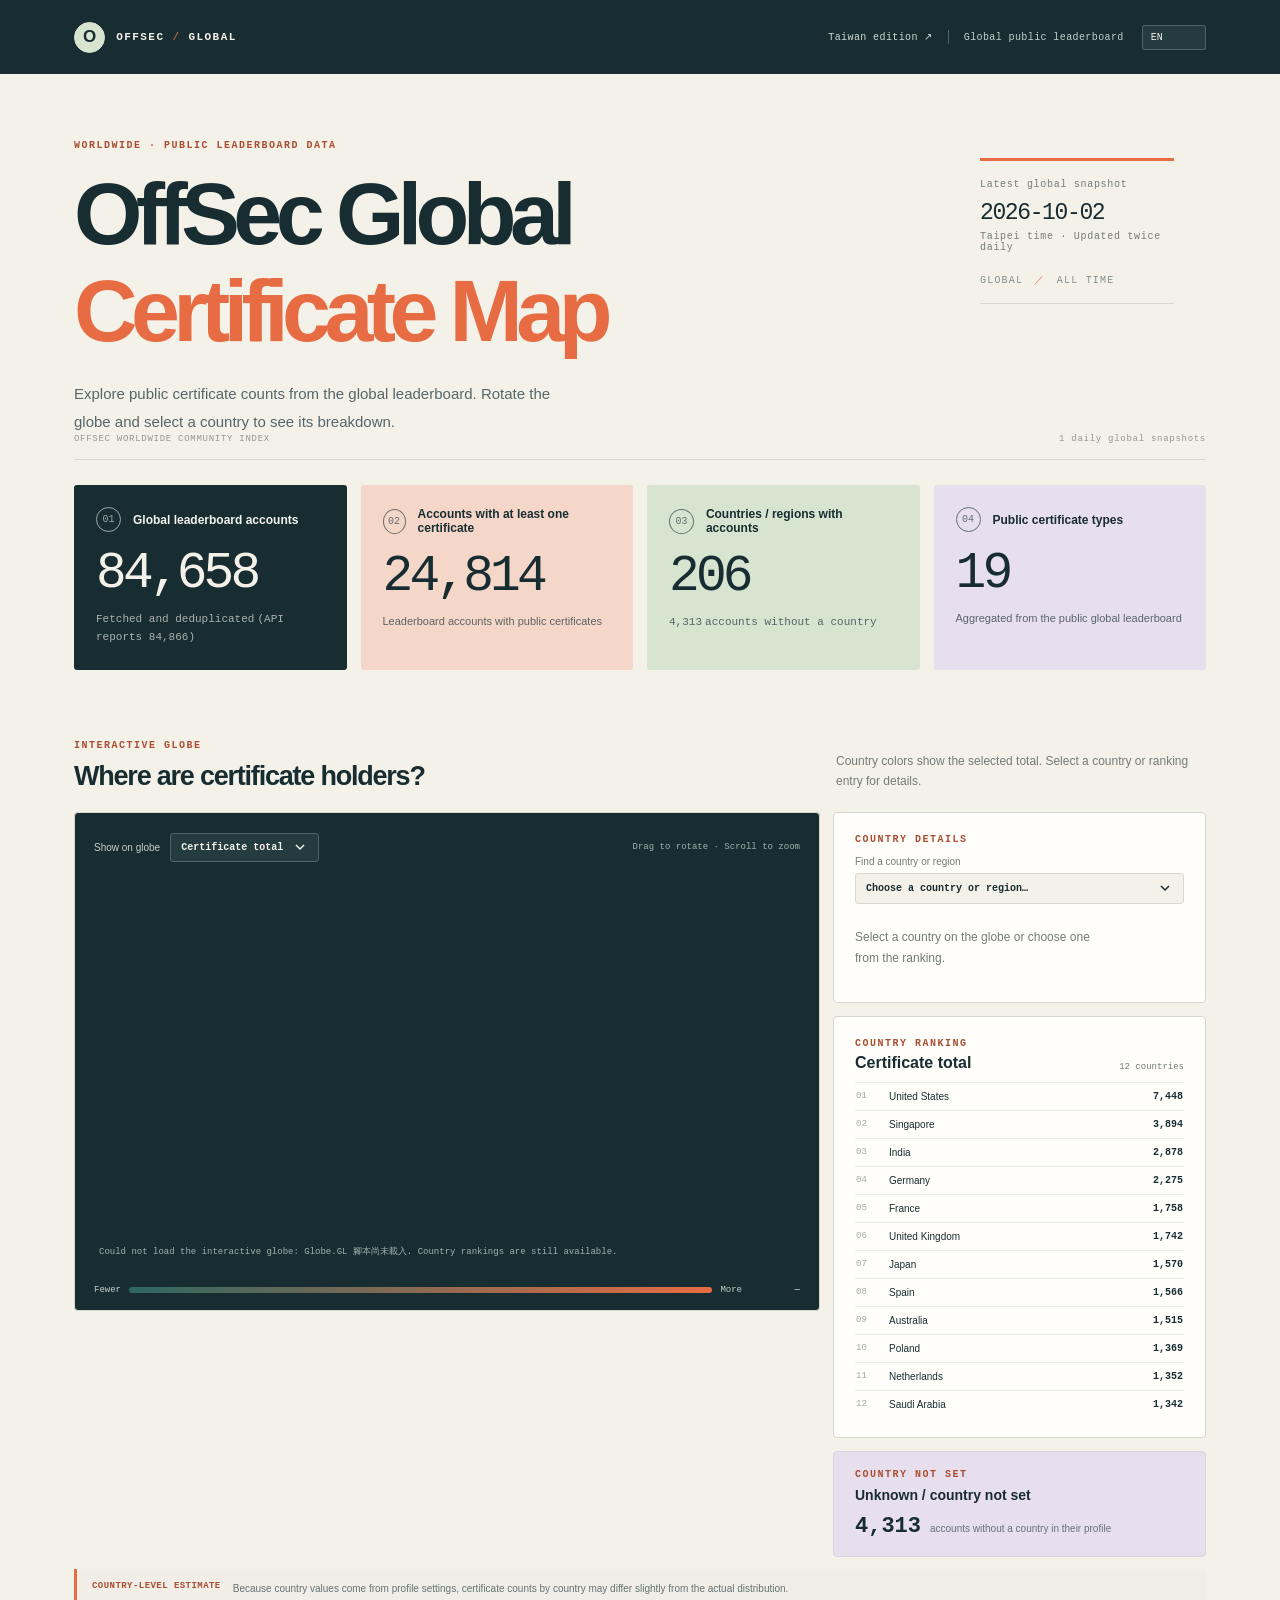
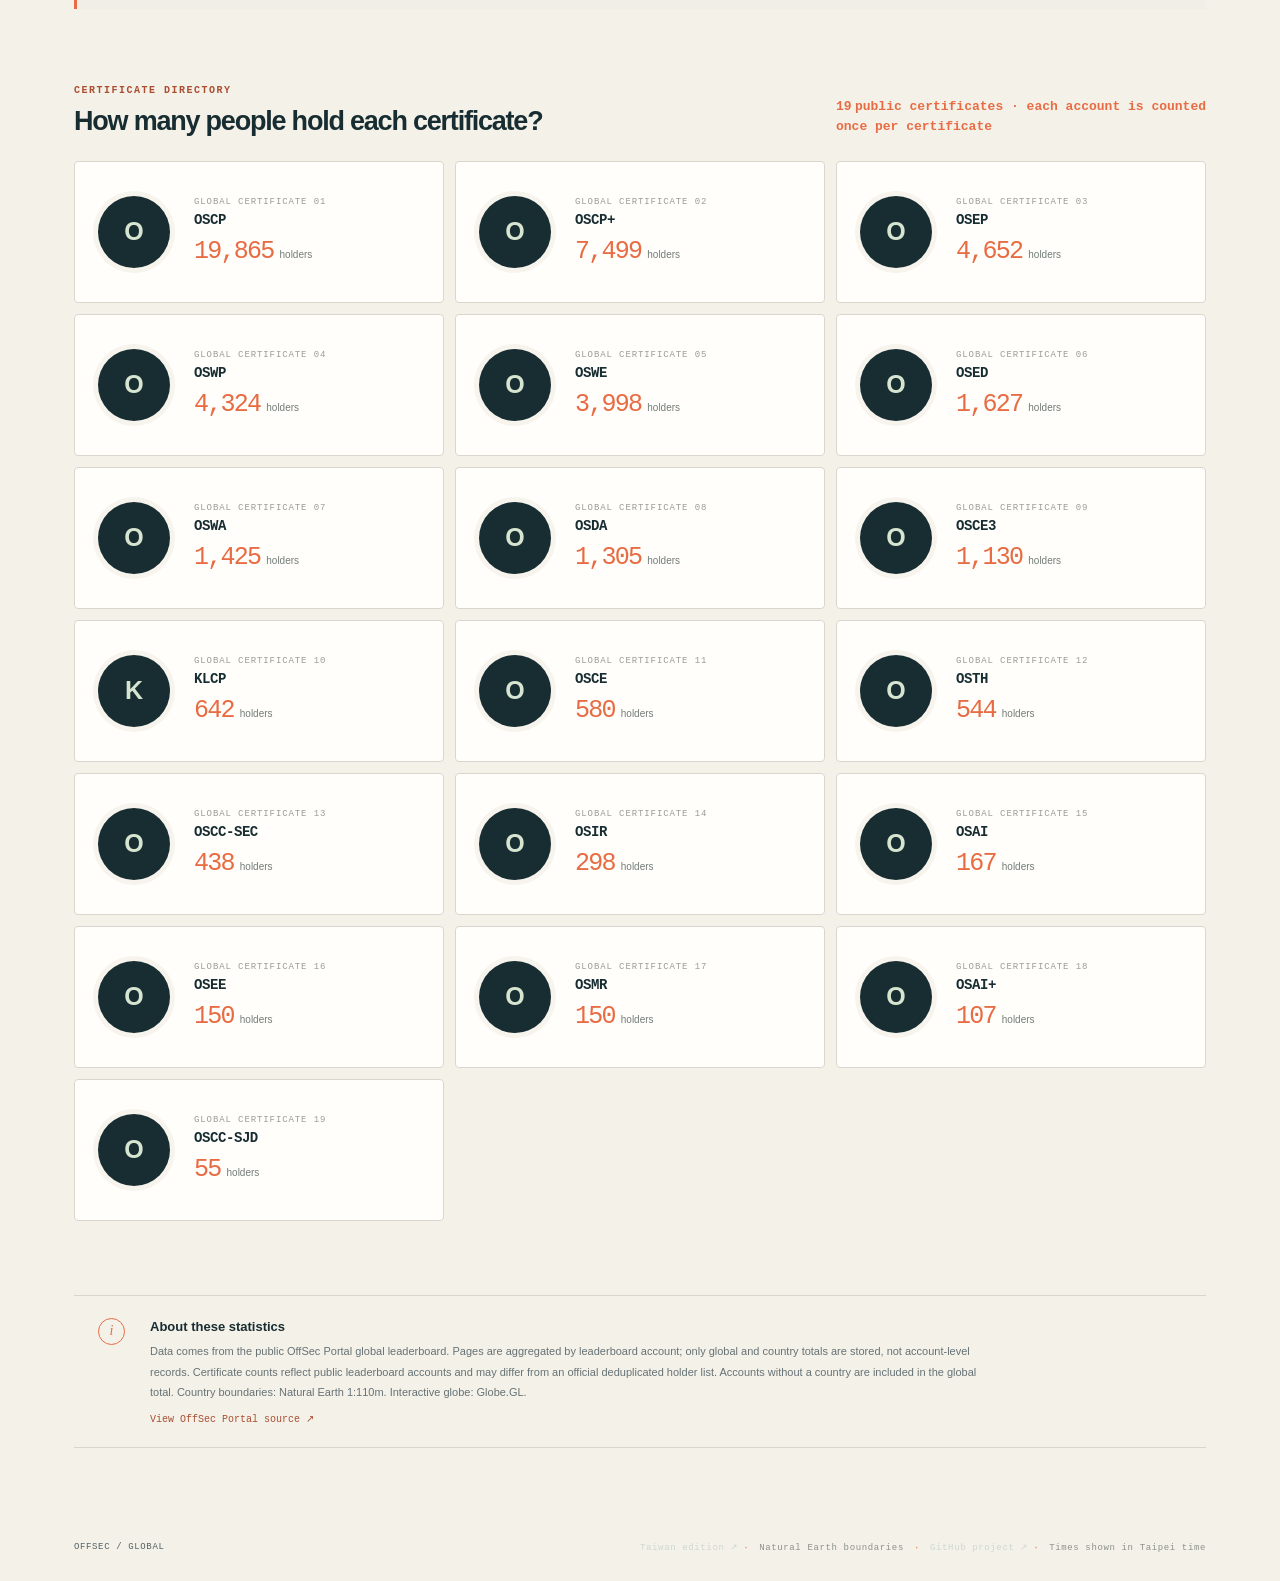
==== global.html @ 46824f14 "Add global OffSec certificate map and country insights" ====
<!doctype html>
<html lang="en">
<head>
  <meta charset="utf-8">
  <meta name="viewport" content="width=device-width, initial-scale=1">
  <meta name="theme-color" content="#182d32">
  <meta name="description" content="Explore public OffSec certificate counts worldwide on an interactive, rotatable globe.">
  <meta name="robots" content="index,follow,max-image-preview:large">
  <link rel="canonical" href="https://mlgzackfly.github.io/offsec-tw-cert-tracker/global.html">
  <meta property="og:type" content="website">
  <meta property="og:locale" content="en_US">
  <meta property="og:site_name" content="OffSec Certificate Tracker">
  <meta property="og:title" content="OffSec Global Certificate Map and Statistics">
  <meta property="og:description" content="Explore public OffSec certificate counts worldwide on an interactive, rotatable globe.">
  <meta property="og:url" content="https://mlgzackfly.github.io/offsec-tw-cert-tracker/global.html">
  <title>OffSec Global Certificate Map and Statistics</title>
  <link rel="stylesheet" href="style.css">
  <link rel="stylesheet" href="global.css?v=20261002-country-picker">
  <script src="https://cdn.jsdelivr.net/npm/globe.gl@2.46.2/dist/globe.gl.min.js" defer></script>
  <script src="global.js?v=20261002-country-picker" defer></script>
</head>
<body class="global-page">
  <header class="topbar">
    <a class="brand" href="./" aria-label="OffSec Certificate Tracker home">
      <span class="brand-mark">O</span>
      <span>OFFSEC <b>/</b> GLOBAL</span>
    </a>
    <div class="topbar-meta"><a class="page-switch" href="./" data-i18n="taiwanLink">Taiwan edition ↗</a><span class="topbar-divider"></span><span data-i18n="globalLeaderboard">Global public leaderboard</span><label class="language-control"><span class="sr-only" data-i18n="languageLabel">Language</span><select id="language-selector" aria-label="Language" data-i18n-aria="languageLabel"><option value="en">EN</option><option value="zh-Hant">繁中</option><option value="ja">日本語</option></select></label></div>
  </header>

  <main>
    <section class="hero global-hero">
      <div class="hero-copy">
        <p class="eyebrow" data-i18n="heroEyebrow">Worldwide · Public leaderboard data</p>
        <h1 data-i18n="heroTitle">OffSec Global<br><span>Certificate Map</span></h1>
        <p class="hero-lede" data-i18n="heroLede">Explore public certificate counts from the global leaderboard. Rotate the globe and select a country to see its breakdown.</p>
      </div>
      <aside class="hero-stamp" aria-label="Snapshot update information" data-i18n-aria="stampAria">
        <span class="stamp-label" data-i18n="latestSnapshot">Latest global snapshot</span>
        <strong id="global-snapshot-date">—</strong>
        <span class="stamp-caption" data-i18n="updateSchedule">Taipei time · Updated twice daily</span>
        <span class="stamp-index">GLOBAL <i>／</i> ALL TIME</span>
      </aside>
      <div class="hero-bottom"><span>OFFSEC WORLDWIDE COMMUNITY INDEX</span><span id="global-snapshot-count">Loading history…</span></div>
    </section>

    <section class="metrics global-metrics" aria-label="OffSec global leaderboard statistics" data-i18n-aria="metricsLabel">
      <article class="metric metric-dark"><div class="metric-label"><span class="metric-number">01</span><h2 data-i18n="totalAccounts">Global leaderboard accounts</h2></div><strong id="global-total-count">—</strong><p><span data-i18n="accountsCaption">Fetched and deduplicated</span> <span id="global-account-reconciliation"></span></p></article>
      <article class="metric metric-accent"><div class="metric-label"><span class="metric-number">02</span><h2 data-i18n="credentialedAccounts">Accounts with at least one certificate</h2></div><strong id="global-credentialed-count">—</strong><p data-i18n="credentialedCaption">Leaderboard accounts with public certificates</p></article>
      <article class="metric metric-light"><div class="metric-label"><span class="metric-number">03</span><h2 data-i18n="countriesWithAccounts">Countries / regions with accounts</h2></div><strong id="global-country-count">—</strong><p><span id="global-unknown-count">—</span> <span data-i18n="unknownCountryCaption">accounts without a country</span></p></article>
      <article class="metric metric-purple"><div class="metric-label"><span class="metric-number">04</span><h2 data-i18n="certificateTypes">Public certificate types</h2></div><strong id="global-cert-count">—</strong><p data-i18n="certificateTypesCaption">Aggregated from the public global leaderboard</p></article>
    </section>

    <section class="world-section" aria-labelledby="world-title">
      <div class="section-intro">
        <div><p class="eyebrow" data-i18n="globeEyebrow">Interactive globe</p><h2 id="world-title" data-i18n="worldTitle">Where are certificate holders?</h2></div>
        <p data-i18n="worldDescription">Country colors show the selected total. Select a country or ranking entry for details.</p>
      </div>
      <div class="world-dashboard">
        <article class="world-map-card">
          <div class="world-map-toolbar">
            <label for="map-metric" data-i18n="globeMetric">Show on globe</label>
            <select id="map-metric" aria-label="Choose a statistic to show on the globe" data-i18n-aria="globeMetricAria">
              <option value="certificates" selected data-i18n="mapCertificatesTotal">Certificate total</option>
              <option value="accounts" data-i18n="mapAccountsTotal">Account total</option>
            </select>
            <span class="globe-help" data-i18n="globeHelp">Drag to rotate · Scroll to zoom</span>
          </div>
          <div id="world-globe" class="world-globe" role="img" aria-label="Interactive globe colored by public OffSec account and certificate counts" data-i18n-aria="globeAria"></div>
          <p id="globe-status" class="globe-status">Loading globe and country statistics…</p>
          <div class="map-legend"><span data-i18n="fewer">Fewer</span><i></i><span data-i18n="more">More</span><span id="map-legend-max">—</span></div>
        </article>

        <aside class="world-side">
          <article class="country-detail-card" aria-live="polite">
            <p class="eyebrow" data-i18n="countryData">Country details</p>
            <label class="country-picker-label" for="country-selector" data-i18n="countryPickerLabel">Find a country or region</label>
            <select id="country-selector" aria-label="Choose a country or region" data-i18n-aria="countryPickerLabel">
              <option value="" data-i18n="countryPickerPlaceholder">Choose a country or region…</option>
            </select>
            <div id="country-prompt" class="country-prompt" data-i18n="countryPrompt">Select a country on the globe or choose one from the ranking.</div>
            <div id="country-detail" hidden>
              <span id="country-code" class="country-code">—</span>
              <h3 id="country-name">—</h3>
              <div class="country-stats">
                <div><span data-i18n="allAccounts">Leaderboard accounts</span><strong id="country-accounts">—</strong></div>
                <div><span data-i18n="credentialedAccountsShort">With at least one certificate</span><strong id="country-credentialed">—</strong></div>
              </div>
              <h4 data-i18n="certificateHolders">Public certificate holders</h4>
              <ul id="country-cert-list" class="country-cert-list"></ul>
            </div>
          </article>
          <article class="country-ranking-card">
            <div class="ranking-heading"><div><p class="eyebrow">COUNTRY RANKING</p><h3 id="country-ranking-title">Certificate total</h3></div><span id="ranking-count">—</span></div>
            <ol id="country-ranking" class="country-ranking"></ol>
          </article>
          <article class="country-unknown-card">
            <p class="eyebrow" data-i18n="unknownCountryEyebrow">COUNTRY NOT SET</p>
            <h3 data-i18n="unknownCountryTitle">Unknown / country not set</h3>
            <div class="unknown-country-count"><strong id="unknown-country-accounts">—</strong><span data-i18n="unknownCountryAccounts">accounts without a country in their profile</span></div>
          </article>
        </aside>
      </div>
      <aside class="country-coverage-note" aria-label="Country-level data note" data-i18n-aria="coverageNoteTitle">
        <strong data-i18n="coverageNoteTitle">Country-level estimate</strong>
        <p data-i18n="coverageNoteText">Because country values come from profile settings, certificate counts by country may differ slightly from the actual distribution.</p>
      </aside>
    </section>

    <section class="global-cert-section" aria-labelledby="global-cert-title">
      <div class="section-intro cert-intro">
        <div><p class="eyebrow" data-i18n="certificateCatalog">Certificate directory</p><h2 id="global-cert-title" data-i18n="certificateTitle">How many people hold each certificate?</h2></div>
        <p><span id="global-cert-section-count">—</span> <span data-i18n="certificateCountCaption">public certificates · each account is counted once per certificate</span></p>
      </div>
      <div id="global-cert-grid" class="cert-grid" aria-live="polite"></div>
    </section>

    <section class="data-note" aria-label="Data notes" data-i18n-aria="dataNotes">
      <div class="note-mark">i</div>
      <div><h2 data-i18n="dataTitle">About these statistics</h2><p data-i18n="dataDescription">Data comes from the public OffSec Portal global leaderboard. Pages are aggregated by leaderboard account; only global and country totals are stored, not account-level records. Certificate counts reflect public leaderboard accounts and may differ from an official deduplicated holder list. Accounts without a country are included in the global total. Country boundaries: Natural Earth 1:110m. Interactive globe: Globe.GL.</p>
      <a href="https://portal.offsec.com/services/competitions/v1/leaderboard/global?limit=1000&amp;offset=0&amp;timeFilter=ALL_TIME" target="_blank" rel="noreferrer" data-i18n="sourceLink">View OffSec Portal source ↗</a></div>
    </section>
  </main>

  <footer><a class="footer-brand" href="./">OFFSEC / GLOBAL</a><span><a class="footer-link" href="./" data-i18n="taiwanLink">Taiwan edition</a><i>·</i> Natural Earth boundaries <i>·</i> <a class="footer-link" href="https://github.com/mlgzackfly/offsec-tw-cert-tracker" target="_blank" rel="noreferrer" data-i18n="githubProject">GitHub project ↗</a><i>·</i> <span data-i18n="taipeiTime">Times shown in Taipei time</span></span></footer>
</body>
</html>
---- style.css ----
:root{color-scheme:light;--ink:#182d32;--ink-soft:#355057;--paper:#f4f1e9;--white:#fffefa;--line:#d9d7cd;--muted:#737c77;--orange:#e86c43;--orange-soft:#f5d7c9;--green:#b9d4ad;--mono:'SFMono-Regular',Consolas,'Liberation Mono',monospace;--sans:Inter,-apple-system,BlinkMacSystemFont,'Segoe UI','Noto Sans TC',sans-serif}
*{box-sizing:border-box}html{scroll-behavior:smooth}body{margin:0;background:var(--paper);color:var(--ink);font-family:var(--sans);font-size:15px;-webkit-font-smoothing:antialiased}a{color:inherit}.topbar{height:74px;padding:0 max(5.8vw,24px);display:flex;align-items:center;justify-content:space-between;background:var(--ink);color:var(--paper)}.brand{display:flex;align-items:center;gap:11px;text-decoration:none;font:600 11px var(--mono);letter-spacing:.13em}.brand b{color:var(--orange);font-weight:400}.brand-mark{width:31px;height:31px;border:1px solid #d6e4d0;border-radius:50%;display:grid;place-items:center;color:var(--ink);background:#d6e4d0;font:700 17px var(--sans);letter-spacing:0}.topbar-meta{display:flex;align-items:center;gap:10px;color:#c3d0ca;font:10px var(--mono);letter-spacing:.04em}.live-dot{width:7px;height:7px;border-radius:50%;background:#a4ce85;box-shadow:0 0 0 4px #a4ce8520}.topbar-divider{height:14px;width:1px;background:#52646a;margin:0 5px}main{max-width:1200px;margin:0 auto;padding:0 34px 72px}.hero{position:relative;min-height:386px;padding:66px 0 0;border-bottom:1px solid var(--line);display:flex;justify-content:space-between;align-items:flex-start}.hero-copy{max-width:680px}.eyebrow{margin:0 0 15px;color:#a94e31;font:600 10px var(--mono);letter-spacing:.15em;text-transform:uppercase}.hero h1{margin:0;font-size:clamp(54px,7.5vw,88px);font-weight:700;line-height:1.1;letter-spacing:-.075em}.hero h1 span{color:var(--orange)}.hero-lede{max-width:480px;margin:20px 0 0;color:#56666a;font-size:15px;line-height:1.9}.hero-stamp{width:194px;margin:18px 32px 0 28px;padding:18px 0 16px;border-top:3px solid var(--orange);border-bottom:1px solid var(--line);display:flex;flex-direction:column}.stamp-label,.stamp-caption{color:var(--muted);font:10px var(--mono);letter-spacing:.07em}.hero-stamp strong{font:500 23px var(--mono);margin:10px 0 5px;letter-spacing:-.06em}.stamp-index{margin-top:20px;color:#82908d;font:10px var(--mono);letter-spacing:.12em}.stamp-index i{font-style:normal;color:var(--orange);padding:0 4px}.hero-bottom{position:absolute;left:0;right:0;bottom:15px;display:flex;justify-content:space-between;color:#929791;font:9px var(--mono);letter-spacing:.08em}.metrics{display:grid;grid-template-columns:1fr 1fr;gap:14px;margin:25px 0 80px}.metric{position:relative;min-height:208px;padding:25px 28px 23px;border-radius:3px;overflow:hidden}.metric-dark{background:var(--ink);color:var(--paper)}.metric-accent{background:var(--orange-soft);color:var(--ink)}.metric-label{display:flex;align-items:center;gap:12px}.metric-number{display:grid;place-items:center;width:25px;height:25px;border:1px solid currentColor;border-radius:50%;font:10px var(--mono);opacity:.62}.metric h2{margin:0;font-size:14px;font-weight:600}.metric>strong{display:block;margin:16px 0 2px;font:500 clamp(44px,6vw,63px) var(--mono);letter-spacing:-.075em;line-height:1}.metric p{margin:11px 0 0;font-size:11px;opacity:.68}.metric p span{font:11px var(--mono)}.section-intro{display:flex;align-items:flex-end;justify-content:space-between;gap:24px;margin:0 0 18px}.section-intro .eyebrow{margin-bottom:9px}.section-intro h2{margin:0;font-size:27px;line-height:1.25;letter-spacing:-.045em}.section-intro>p{max-width:370px;margin:0 0 2px;color:var(--muted);font-size:12px;line-height:1.7}.trend-section{margin-bottom:78px}.trend-card{padding:18px 22px 15px;background:var(--white);border:1px solid var(--line);border-radius:4px}.trend-toolbar{display:flex;align-items:center;gap:12px}.trend-toolbar label{font-size:11px;color:var(--muted)}select{appearance:none;border:1px solid var(--line);border-radius:3px;background-color:var(--paper);color:var(--ink);padding:9px 36px 9px 12px;font:600 11px var(--mono);background-image:url("data:image/svg+xml,%3Csvg xmlns='http://www.w3.org/2000/svg' width='12' height='12' viewBox='0 0 12 12'%3E%3Cpath d='m2 4 4 4 4-4' fill='none' stroke='%23182d32' stroke-width='1.5'/%3E%3C/svg%3E");background-repeat:no-repeat;background-position:right 12px center}.trend-current{margin-left:auto;color:var(--orange);font:500 14px var(--mono)}.chart-wrap{height:276px;margin-top:13px}.chart-wrap svg{width:100%;height:100%;overflow:visible}.gridline{stroke:#e8e5dc;stroke-width:1}.axis-label{fill:#9ba09a;font:10px var(--mono)}.chart-line{fill:none;stroke:var(--orange);stroke-width:3;vector-effect:non-scaling-stroke;stroke-linecap:round;stroke-linejoin:round}.chart-area{fill:url(#area)}.chart-dot{fill:var(--orange);stroke:var(--white);stroke-width:3}.chart-foot{display:flex;justify-content:space-between;border-top:1px solid #eeece5;padding-top:11px;color:#9ba09a;font:9px var(--mono)}.cert-section{margin-bottom:76px}.cert-intro{margin-bottom:22px}.cert-intro>p span{color:var(--orange);font:600 13px var(--mono)}.cert-grid{display:grid;grid-template-columns:repeat(3,minmax(0,1fr));gap:11px}.cert-card{position:relative;min-height:142px;padding:16px 18px;background:var(--white);border:1px solid var(--line);border-radius:4px;display:grid;grid-template-columns:86px 1fr;gap:15px;align-items:center;transition:transform .18s ease,border-color .18s ease,box-shadow .18s ease}.cert-card:hover{transform:translateY(-2px);border-color:#b4b7a9;box-shadow:0 9px 22px #182d320d}.badge-frame{width:82px;height:82px;display:grid;place-items:center;background:#f6f4ed;border-radius:50%;overflow:hidden}.badge-frame img{width:72px;height:72px;object-fit:contain}.badge-fallback{display:none;width:72px;height:72px;border-radius:50%;place-items:center;background:var(--ink);color:#d6e4d0;font:700 25px var(--sans)}.cert-info{min-width:0}.cert-kicker{display:block;color:#9a9d94;font:9px var(--mono);letter-spacing:.1em;text-transform:uppercase}.cert-info h3{margin:5px 0 9px;font:600 14px var(--mono);letter-spacing:-.03em;overflow-wrap:anywhere}.cert-count{display:flex;align-items:baseline;gap:6px}.cert-count strong{color:var(--orange);font:500 25px var(--mono);letter-spacing:-.07em}.cert-count span{color:var(--muted);font-size:10px}.data-note{display:grid;grid-template-columns:36px 1fr;gap:16px;padding:22px 24px;border-top:1px solid var(--line);border-bottom:1px solid var(--line)}.note-mark{width:27px;height:27px;border:1px solid var(--orange);border-radius:50%;display:grid;place-items:center;color:var(--orange);font:italic 14px Georgia,serif}.data-note h2{margin:1px 0 7px;font-size:13px}.data-note p{max-width:850px;margin:0;color:#667275;font-size:11px;line-height:1.9}.data-note a{display:inline-block;margin-top:10px;color:#a94e31;text-decoration:none;font:10px var(--mono)}.data-note a:hover{text-decoration:underline}footer{max-width:1200px;margin:auto;padding:22px 34px 28px;display:flex;justify-content:space-between;color:#8c928a;font:9px var(--mono);letter-spacing:.07em}.footer-brand{text-decoration:none;color:#546163}footer i{color:var(--orange);font-style:normal;padding:0 4px}
@media(max-width:900px){.cert-grid{grid-template-columns:repeat(2,minmax(0,1fr))}.hero-stamp{margin-right:6px}.metrics{margin-bottom:65px}}
@media(max-width:620px){.topbar{height:62px;padding:0 18px}.topbar-meta{font-size:9px;gap:7px}.topbar-divider,.topbar-meta>span:last-child{display:none}main{padding:0 18px 52px}.hero{min-height:352px;padding-top:49px}.hero h1{font-size:59px}.hero-lede{max-width:400px;font-size:13px;margin-top:16px}.hero-stamp{position:absolute;right:0;bottom:44px;width:auto;margin:0;padding:9px 0 8px;border-top-width:2px}.stamp-label,.stamp-caption{font-size:8px}.hero-stamp strong{font-size:17px;margin:5px 0 2px}.stamp-index{display:none}.hero-bottom{bottom:13px;font-size:8px}.metrics{grid-template-columns:1fr;gap:9px;margin:17px 0 56px}.metric{min-height:166px;padding:20px 21px}.metric>strong{font-size:49px;margin-top:13px}.section-intro{align-items:flex-start;flex-direction:column;gap:8px;margin-bottom:15px}.section-intro h2{font-size:23px}.section-intro>p{max-width:100%;font-size:11px}.trend-section{margin-bottom:56px}.trend-card{padding:13px 13px 12px}.trend-toolbar{gap:8px}.trend-toolbar label{font-size:10px}.trend-toolbar select{max-width:145px;padding:8px 31px 8px 10px;font-size:10px}.trend-current{font-size:12px}.chart-wrap{height:214px;margin-top:10px}.cert-section{margin-bottom:54px}.cert-grid{grid-template-columns:1fr;gap:8px}.cert-card{min-height:112px;grid-template-columns:75px 1fr;padding:13px 15px;gap:13px}.badge-frame{width:70px;height:70px}.badge-frame img,.badge-fallback{width:62px;height:62px}.cert-info h3{margin:4px 0 6px}.cert-count strong{font-size:23px}.data-note{grid-template-columns:28px 1fr;gap:11px;padding:18px 0}.note-mark{width:24px;height:24px}footer{padding:18px;gap:10px;flex-wrap:wrap;font-size:8px}}
@media(prefers-reduced-motion:reduce){html{scroll-behavior:auto}.cert-card{transition:none}}
.podium-section{margin-bottom:62px}.podium{display:grid;grid-template-columns:repeat(3,minmax(0,1fr));grid-template-areas:'second first third';align-items:end;gap:10px;padding:22px 34px 0;background:var(--white);border:1px solid var(--line);border-radius:4px}.podium-card{min-width:0;display:flex;flex-direction:column;align-items:center;text-align:center}.podium-card.rank-1{grid-area:first}.podium-card.rank-2{grid-area:second}.podium-card.rank-3{grid-area:third}.podium-place{display:flex;align-items:center;gap:7px;margin-bottom:10px;color:#7d8580;font:10px var(--mono);letter-spacing:.08em}.podium-medal{width:22px;height:22px;border-radius:50%;display:grid;place-items:center;background:#e6e3da;color:var(--ink);font:600 10px var(--mono)}.rank-1 .podium-medal{background:#f0c86e;color:#594416}.rank-2 .podium-medal{background:#d3d9d7;color:#435052}.rank-3 .podium-medal{background:#d9ad8d;color:#603c27}.podium-card .badge-frame{width:91px;height:91px;margin:0 auto 8px;background:#f6f4ed}.podium-card .badge-frame img,.podium-card .badge-fallback{width:78px;height:78px}.podium-info h3{margin:0 0 4px;font:600 15px var(--mono)}.podium-count{display:flex;justify-content:center;align-items:baseline;gap:5px;color:var(--muted);font-size:10px}.podium-count strong{color:var(--orange);font:500 22px var(--mono);letter-spacing:-.07em}.podium-step{width:100%;margin-top:14px;display:flex;align-items:flex-start;justify-content:center;padding-top:10px;border-top:3px solid #c8cbc2;background:#eff0e9;color:#8b928b;font:10px var(--mono);letter-spacing:.08em}.rank-1 .podium-step{height:82px;border-color:#e4ad47;background:#f8efd6;color:#96712d}.rank-2 .podium-step{height:62px}.rank-3 .podium-step{height:45px}
@media(max-width:620px){.podium-section{margin-bottom:52px}.podium{gap:5px;padding:17px 9px 0}.podium-place{gap:4px;margin-bottom:8px;font-size:8px;letter-spacing:0}.podium-medal{width:18px;height:18px;font-size:9px}.podium-card .badge-frame{width:62px;height:62px;margin-bottom:7px}.podium-card .badge-frame img,.podium-card .badge-fallback{width:53px;height:53px}.podium-info h3{font-size:12px}.podium-count{gap:3px;font-size:9px}.podium-count strong{font-size:18px}.podium-step{margin-top:10px;padding-top:8px;font-size:8px}.rank-1 .podium-step{height:62px}.rank-2 .podium-step{height:48px}.rank-3 .podium-step{height:36px}}
.podium-info h3{overflow-wrap:anywhere}.holder-certs{display:flex;flex-wrap:wrap;justify-content:center;gap:4px;margin:9px auto 0}.holder-cert{padding:3px 5px;border-radius:2px;background:#f2f0e8;color:#66716c;font:8px var(--mono);white-space:nowrap}
.avatar-frame{width:76px;height:76px;margin:0 auto 11px;overflow:hidden;border:3px solid var(--white);border-radius:50%;background:#dce7d5;box-shadow:0 0 0 1px var(--line);display:grid;place-items:center}.avatar-frame img{width:100%;height:100%;object-fit:cover}.avatar-fallback{display:none;width:100%;height:100%;place-items:center;background:var(--ink);color:#d6e4d0;font:600 20px var(--mono)}
@media(max-width:620px){.avatar-frame{width:54px;height:54px;margin-bottom:8px}.avatar-fallback{font-size:15px}}
.metric-value-line{display:flex;align-items:baseline;gap:14px;margin:16px 0 2px;min-width:0}.metric-value-line>strong{display:block;margin:0;font:500 clamp(44px,6vw,63px) var(--mono);letter-spacing:-.075em;line-height:1}.metric-delta{flex:none;color:#c7352f;font:700 clamp(12px,1.4vw,16px) var(--mono);letter-spacing:-.045em;white-space:nowrap}.metric-dark .metric-delta{color:#ff786f}.metric-accent .metric-delta{color:#c7352f}.metric p{margin-top:11px}
@media(max-width:620px){.metric-value-line{gap:11px;margin-top:13px}.metric-value-line>strong{font-size:49px}.metric-delta{font-size:13px}}
.cert-count-delta{margin-left:4px;color:#c7352f;font:700 10px var(--mono);letter-spacing:-.04em;white-space:nowrap}
.date-gridline{stroke:#f0eee8;stroke-width:1;stroke-dasharray:2 4}.axis-date-label{fill:#9ba09a;font:9px var(--mono)}
---- global.css ----
.page-switch,.footer-link{color:#cdd8d0;text-decoration:none}.page-switch:hover,.footer-link:hover{text-decoration:underline;color:#fffefa}
.language-control{display:inline-flex;align-items:center;margin-left:8px}.language-control select{padding:6px 24px 6px 8px;border:1px solid #52646a;border-radius:2px;background:#243b40;color:#f4f1e9;font:10px var(--mono);cursor:pointer}
.sr-only{position:absolute;width:1px;height:1px;padding:0;margin:-1px;overflow:hidden;clip:rect(0,0,0,0);white-space:nowrap;border:0}
.global-hero{min-height:386px}
.global-metrics{grid-template-columns:repeat(4,minmax(0,1fr));margin:25px 0 70px}
.metric-light{background:#d6e4d0;color:var(--ink)}.metric-purple{background:#e7dfee;color:var(--ink)}
.global-metrics .metric{min-height:185px;padding:22px 22px 20px}.global-metrics .metric h2{font-size:12px}.global-metrics .metric>strong{font-size:clamp(36px,4vw,52px)}.global-metrics .metric p{line-height:1.6}
.world-section{margin:0 0 76px}.world-dashboard{display:grid;grid-template-columns:minmax(0,1.7fr) minmax(280px,.85fr);gap:13px;align-items:start}
.world-map-card,.country-detail-card,.country-ranking-card{border:1px solid var(--line);border-radius:4px;overflow:hidden}
.world-map-card{position:relative;background:var(--ink);color:var(--paper);padding:17px 19px 15px}
.world-map-toolbar{height:35px;display:flex;align-items:center;gap:10px;position:relative;z-index:2}.world-map-toolbar label{font-size:10px;color:#c3d0ca}.world-map-toolbar select{padding:8px 34px 8px 10px;border-color:#52646a;background-color:#243b40;color:var(--paper);font-size:10px;background-image:url("data:image/svg+xml,%3Csvg xmlns='http://www.w3.org/2000/svg' width='12' height='12' viewBox='0 0 12 12'%3E%3Cpath d='m2 4 4 4 4-4' fill='none' stroke='%23f4f1e9' stroke-width='1.5'/%3E%3C/svg%3E")}.globe-help{margin-left:auto;color:#9fb3ab;font:9px var(--mono)}
.world-globe{width:100%;height:420px;min-width:0;cursor:grab}.world-globe:active{cursor:grabbing}.world-globe canvas{display:block;outline:0}.globe-status{position:absolute;left:24px;bottom:52px;margin:0;color:#9fb3ab;font:9px var(--mono);pointer-events:none}.map-legend{display:flex;align-items:center;gap:8px;color:#c3d0ca;font:9px var(--mono)}.map-legend i{flex:1;height:6px;border-radius:6px;background:linear-gradient(90deg,#2d6761,#e86c43)}.map-legend>span:last-child{min-width:50px;text-align:right;color:var(--paper)}
.world-side{display:flex;flex-direction:column;gap:13px;min-width:0}.country-detail-card,.country-ranking-card{background:var(--white);padding:21px 21px 19px}.country-detail-card{min-height:0}.country-detail-card .eyebrow{margin-bottom:11px}.country-picker-label{display:block;margin:0 0 6px;color:var(--muted);font-size:10px}.country-detail-card #country-selector{display:block;width:100%;margin:0 0 10px;padding:9px 34px 9px 10px;font-size:10px}.country-prompt{max-width:240px;padding:13px 0;color:var(--muted);font-size:12px;line-height:1.8}.country-code{color:#a94e31;font:600 10px var(--mono);letter-spacing:.14em}.country-detail-card h3{margin:4px 0 16px;font-size:20px;line-height:1.35}.country-stats{display:grid;grid-template-columns:1fr 1fr;gap:8px}.country-stats div{padding:11px;background:var(--paper);display:flex;flex-direction:column;gap:7px}.country-stats span{font-size:9px;color:var(--muted)}.country-stats strong{font:600 18px var(--mono)}.country-detail-card h4{margin:17px 0 7px;font-size:11px}.country-cert-list{margin:0;padding:0;list-style:none}.country-cert-list li{display:flex;justify-content:space-between;gap:12px;padding:7px 0;border-bottom:1px solid #eeece5;color:#5c6867;font-size:10px}.country-cert-list strong{font:600 10px var(--mono);color:var(--ink)}
.ranking-heading{display:flex;align-items:flex-end;justify-content:space-between;margin-bottom:10px}.ranking-heading .eyebrow{margin-bottom:5px}.ranking-heading h3{margin:0;font-size:16px}.ranking-heading>span{color:var(--muted);font:9px var(--mono)}.country-ranking{margin:0;padding:0;list-style:none}.country-ranking li{border-top:1px solid #eeece5}.country-rank-button{width:100%;display:grid;grid-template-columns:25px 1fr auto;align-items:center;gap:8px;padding:8px 1px;border:0;background:transparent;text-align:left;cursor:pointer;color:var(--ink)}.country-rank-button:hover,.country-rank-button.is-selected{color:#a94e31}.country-rank-number{color:#a4aaa2;font:9px var(--mono)}.country-rank-name{font-size:10px;overflow:hidden;text-overflow:ellipsis;white-space:nowrap}.country-rank-count{font:600 10px var(--mono)}
.country-unknown-card{padding:17px 21px;background:#e7dfee;border:1px solid #ddd0e5;border-radius:4px}.country-unknown-card .eyebrow{margin-bottom:7px}.country-unknown-card h3{margin:0 0 11px;font-size:14px}.unknown-country-count{display:flex;align-items:baseline;gap:9px}.unknown-country-count strong{color:var(--ink);font:600 22px var(--mono)}.unknown-country-count span{color:#667275;font-size:10px;line-height:1.5}.country-coverage-note{display:flex;gap:12px;align-items:flex-start;margin-top:12px;padding:12px 15px;background:#f0eee6;border-left:3px solid var(--orange)}.country-coverage-note strong{flex:0 0 auto;color:#a94e31;font:600 9px var(--mono);letter-spacing:.05em;text-transform:uppercase}.country-coverage-note p{margin:0;color:#667275;font-size:10px;line-height:1.6}
.global-cert-section{margin-bottom:74px}.globe-tooltip{font:12px var(--sans);line-height:1.65}.globe-tooltip b{font-size:13px}
@media(max-width:980px){.global-metrics{grid-template-columns:repeat(2,minmax(0,1fr))}.world-dashboard{grid-template-columns:minmax(0,1.25fr) minmax(260px,.85fr)}.world-globe{height:390px}}
@media(max-width:700px){.global-hero{min-height:352px}.global-metrics{gap:8px;margin:17px 0 56px}.global-metrics .metric{min-height:154px;padding:17px 16px}.global-metrics .metric h2{font-size:11px}.global-metrics .metric>strong{font-size:clamp(34px,10vw,46px);margin-top:13px}.global-metrics .metric p{font-size:9px}.world-section{margin-bottom:56px}.world-dashboard{grid-template-columns:1fr}.world-map-card{padding:13px 12px 13px}.world-map-toolbar{gap:6px}.world-map-toolbar label{font-size:9px}.world-map-toolbar select{max-width:190px;padding:8px 27px 8px 8px;font-size:9px}.globe-help{font-size:8px}.world-globe{height:330px}.globe-status{left:17px;bottom:49px;max-width:68%;font-size:8px}.country-detail-card,.country-ranking-card{padding:17px 16px}.country-unknown-card{padding:15px 16px}.country-coverage-note{flex-direction:column;gap:4px;padding:10px 12px}.country-detail-card{min-height:0}.country-prompt{padding:12px 0}.country-stats strong{font-size:16px}.global-cert-section{margin-bottom:54px}.topbar-meta>span[data-i18n="globalLeaderboard"]{display:none}.language-control{margin-left:1px}.language-control select{padding:6px 21px 6px 6px;font-size:9px}}
@media(prefers-reduced-motion:reduce){.world-globe{cursor:grab}}
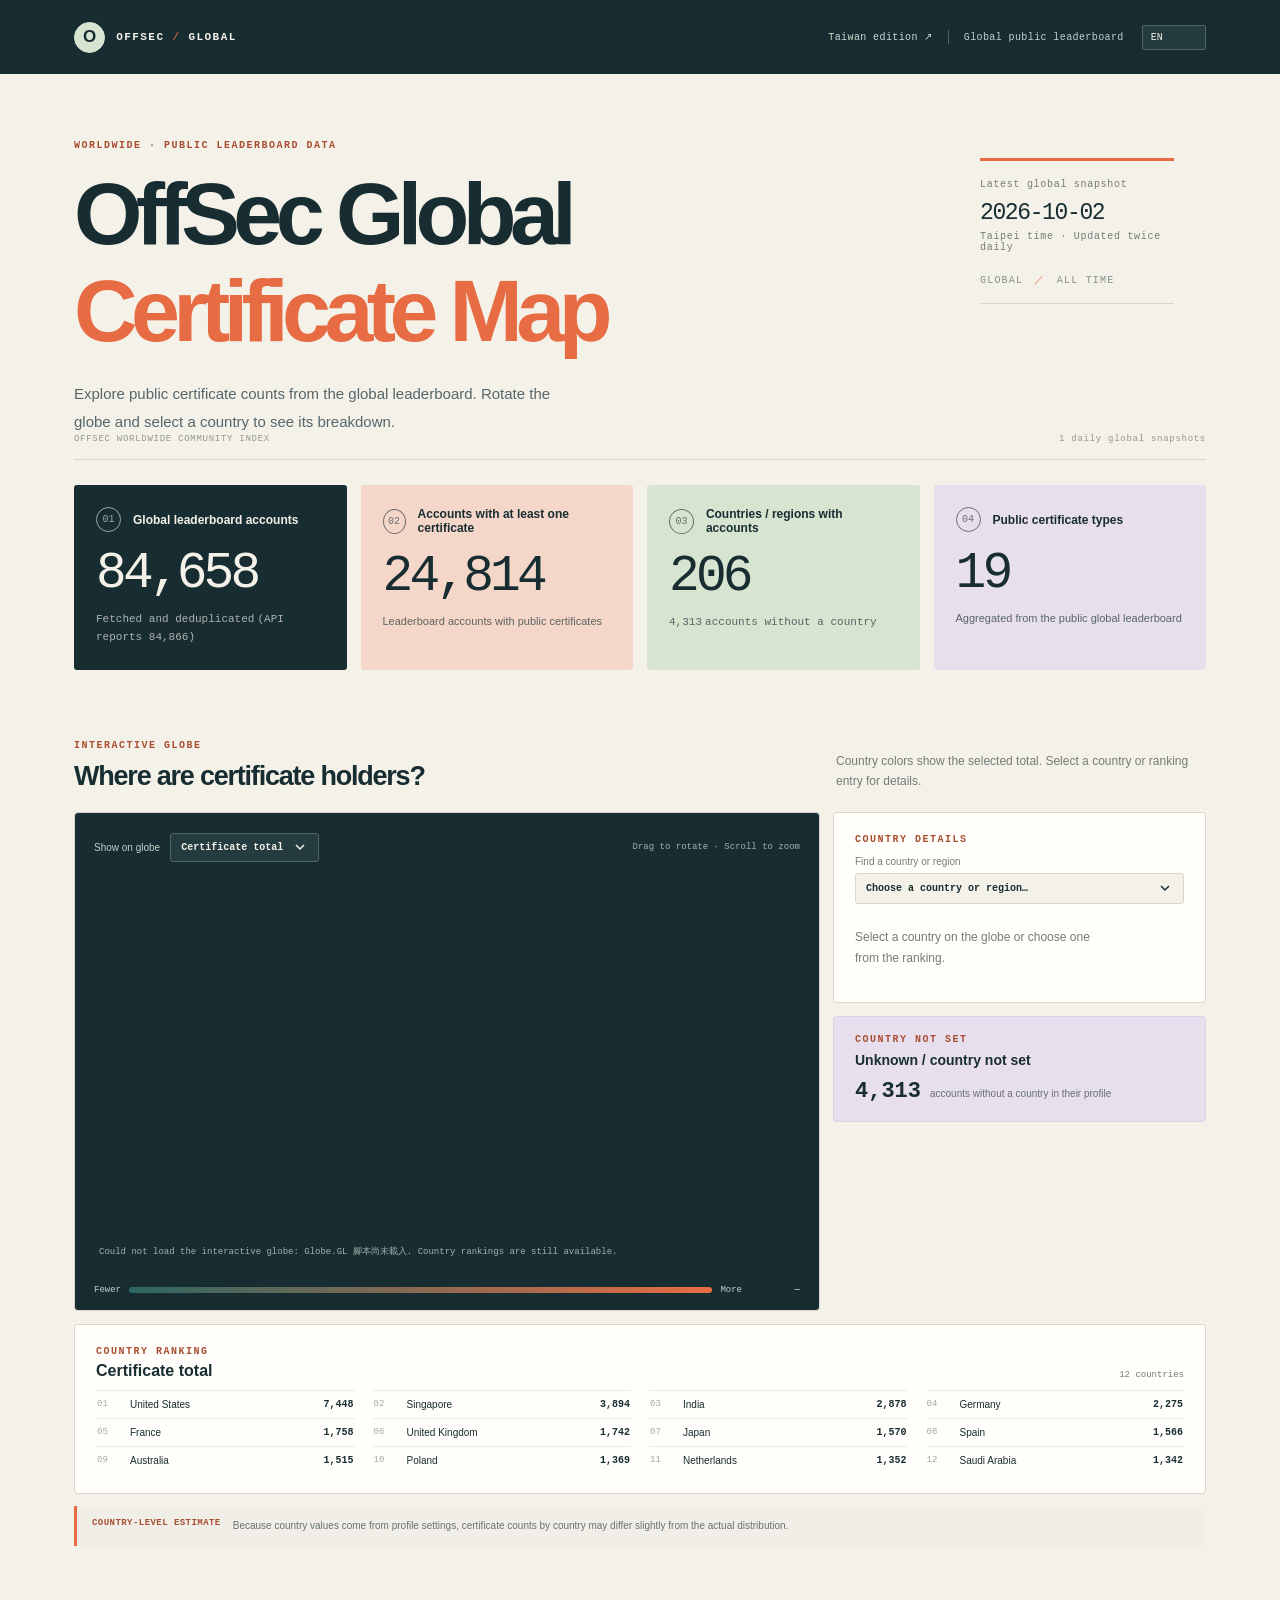
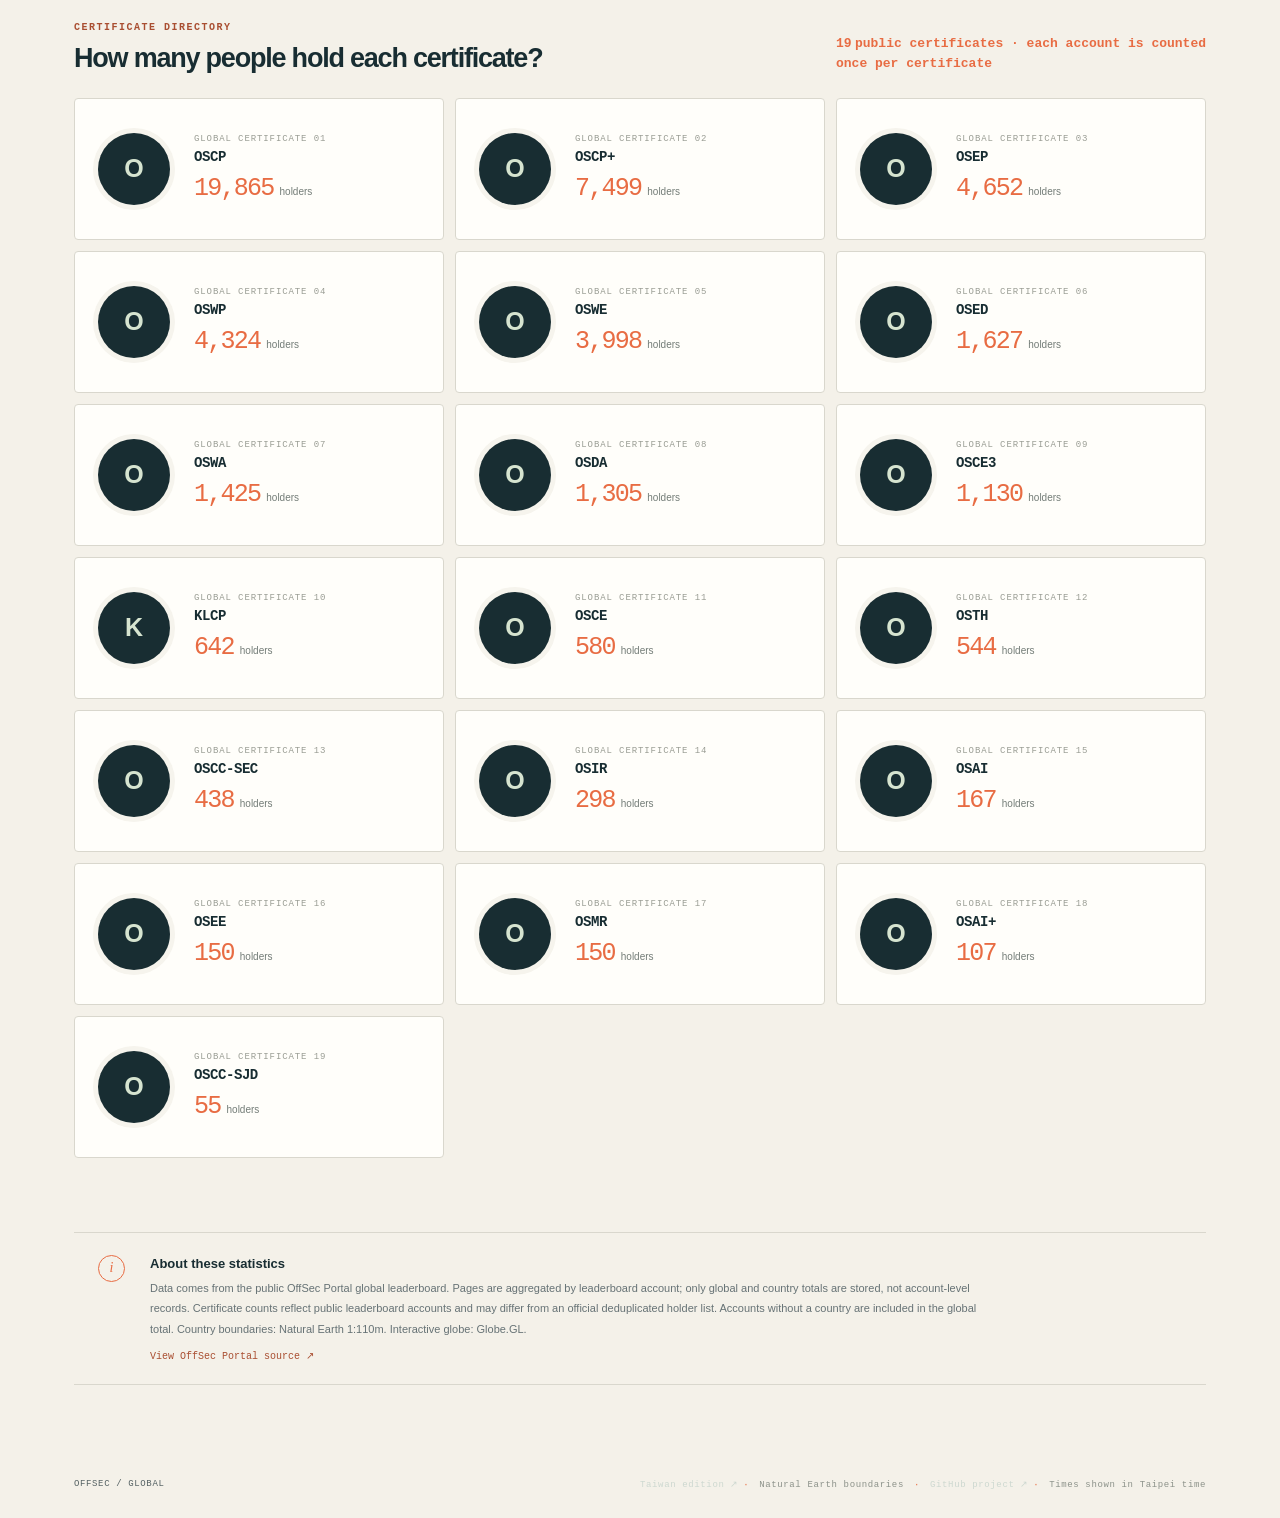
==== commit b0f1e982: "Improve global map layout and country rank" ====
--- a/global.html
+++ b/global.html
@@ -15,9 +15,9 @@
   <meta property="og:url" content="https://mlgzackfly.github.io/offsec-tw-cert-tracker/global.html">
   <title>OffSec Global Certificate Map and Statistics</title>
   <link rel="stylesheet" href="style.css">
-  <link rel="stylesheet" href="global.css?v=20261002-country-picker">
+  <link rel="stylesheet" href="global.css?v=20261002-country-layout">
   <script src="https://cdn.jsdelivr.net/npm/globe.gl@2.46.2/dist/globe.gl.min.js" defer></script>
-  <script src="global.js?v=20261002-country-picker" defer></script>
+  <script src="global.js?v=20261002-country-ranking" defer></script>
 </head>
 <body class="global-page">
   <header class="topbar">
@@ -82,6 +82,7 @@
             <div id="country-detail" hidden>
               <span id="country-code" class="country-code">—</span>
               <h3 id="country-name">—</h3>
+              <div class="country-global-rank"><span data-i18n="globalRankLabel">Global rank</span><strong id="country-global-rank">—</strong><small id="country-rank-metric">by certificate total</small></div>
               <div class="country-stats">
                 <div><span data-i18n="allAccounts">Leaderboard accounts</span><strong id="country-accounts">—</strong></div>
                 <div><span data-i18n="credentialedAccountsShort">With at least one certificate</span><strong id="country-credentialed">—</strong></div>
@@ -90,10 +91,6 @@
               <ul id="country-cert-list" class="country-cert-list"></ul>
             </div>
           </article>
-          <article class="country-ranking-card">
-            <div class="ranking-heading"><div><p class="eyebrow">COUNTRY RANKING</p><h3 id="country-ranking-title">Certificate total</h3></div><span id="ranking-count">—</span></div>
-            <ol id="country-ranking" class="country-ranking"></ol>
-          </article>
           <article class="country-unknown-card">
             <p class="eyebrow" data-i18n="unknownCountryEyebrow">COUNTRY NOT SET</p>
             <h3 data-i18n="unknownCountryTitle">Unknown / country not set</h3>
@@ -101,6 +98,10 @@
           </article>
         </aside>
       </div>
+      <article class="country-ranking-card country-ranking-wide">
+        <div class="ranking-heading"><div><p class="eyebrow">COUNTRY RANKING</p><h3 id="country-ranking-title">Certificate total</h3></div><span id="ranking-count">—</span></div>
+        <ol id="country-ranking" class="country-ranking"></ol>
+      </article>
       <aside class="country-coverage-note" aria-label="Country-level data note" data-i18n-aria="coverageNoteTitle">
         <strong data-i18n="coverageNoteTitle">Country-level estimate</strong>
         <p data-i18n="coverageNoteText">Because country values come from profile settings, certificate counts by country may differ slightly from the actual distribution.</p>
--- a/global.css
+++ b/global.css
@@ -10,10 +10,10 @@
 .world-map-card{position:relative;background:var(--ink);color:var(--paper);padding:17px 19px 15px}
 .world-map-toolbar{height:35px;display:flex;align-items:center;gap:10px;position:relative;z-index:2}.world-map-toolbar label{font-size:10px;color:#c3d0ca}.world-map-toolbar select{padding:8px 34px 8px 10px;border-color:#52646a;background-color:#243b40;color:var(--paper);font-size:10px;background-image:url("data:image/svg+xml,%3Csvg xmlns='http://www.w3.org/2000/svg' width='12' height='12' viewBox='0 0 12 12'%3E%3Cpath d='m2 4 4 4 4-4' fill='none' stroke='%23f4f1e9' stroke-width='1.5'/%3E%3C/svg%3E")}.globe-help{margin-left:auto;color:#9fb3ab;font:9px var(--mono)}
 .world-globe{width:100%;height:420px;min-width:0;cursor:grab}.world-globe:active{cursor:grabbing}.world-globe canvas{display:block;outline:0}.globe-status{position:absolute;left:24px;bottom:52px;margin:0;color:#9fb3ab;font:9px var(--mono);pointer-events:none}.map-legend{display:flex;align-items:center;gap:8px;color:#c3d0ca;font:9px var(--mono)}.map-legend i{flex:1;height:6px;border-radius:6px;background:linear-gradient(90deg,#2d6761,#e86c43)}.map-legend>span:last-child{min-width:50px;text-align:right;color:var(--paper)}
-.world-side{display:flex;flex-direction:column;gap:13px;min-width:0}.country-detail-card,.country-ranking-card{background:var(--white);padding:21px 21px 19px}.country-detail-card{min-height:0}.country-detail-card .eyebrow{margin-bottom:11px}.country-picker-label{display:block;margin:0 0 6px;color:var(--muted);font-size:10px}.country-detail-card #country-selector{display:block;width:100%;margin:0 0 10px;padding:9px 34px 9px 10px;font-size:10px}.country-prompt{max-width:240px;padding:13px 0;color:var(--muted);font-size:12px;line-height:1.8}.country-code{color:#a94e31;font:600 10px var(--mono);letter-spacing:.14em}.country-detail-card h3{margin:4px 0 16px;font-size:20px;line-height:1.35}.country-stats{display:grid;grid-template-columns:1fr 1fr;gap:8px}.country-stats div{padding:11px;background:var(--paper);display:flex;flex-direction:column;gap:7px}.country-stats span{font-size:9px;color:var(--muted)}.country-stats strong{font:600 18px var(--mono)}.country-detail-card h4{margin:17px 0 7px;font-size:11px}.country-cert-list{margin:0;padding:0;list-style:none}.country-cert-list li{display:flex;justify-content:space-between;gap:12px;padding:7px 0;border-bottom:1px solid #eeece5;color:#5c6867;font-size:10px}.country-cert-list strong{font:600 10px var(--mono);color:var(--ink)}
-.ranking-heading{display:flex;align-items:flex-end;justify-content:space-between;margin-bottom:10px}.ranking-heading .eyebrow{margin-bottom:5px}.ranking-heading h3{margin:0;font-size:16px}.ranking-heading>span{color:var(--muted);font:9px var(--mono)}.country-ranking{margin:0;padding:0;list-style:none}.country-ranking li{border-top:1px solid #eeece5}.country-rank-button{width:100%;display:grid;grid-template-columns:25px 1fr auto;align-items:center;gap:8px;padding:8px 1px;border:0;background:transparent;text-align:left;cursor:pointer;color:var(--ink)}.country-rank-button:hover,.country-rank-button.is-selected{color:#a94e31}.country-rank-number{color:#a4aaa2;font:9px var(--mono)}.country-rank-name{font-size:10px;overflow:hidden;text-overflow:ellipsis;white-space:nowrap}.country-rank-count{font:600 10px var(--mono)}
+.world-side{display:flex;flex-direction:column;gap:13px;min-width:0}.country-detail-card,.country-ranking-card{background:var(--white);padding:21px 21px 19px}.country-detail-card{min-height:0}.country-detail-card .eyebrow{margin-bottom:11px}.country-picker-label{display:block;margin:0 0 6px;color:var(--muted);font-size:10px}.country-detail-card #country-selector{display:block;width:100%;margin:0 0 10px;padding:9px 34px 9px 10px;font-size:10px}.country-prompt{max-width:240px;padding:13px 0;color:var(--muted);font-size:12px;line-height:1.8}.country-code{color:#a94e31;font:600 10px var(--mono);letter-spacing:.14em}.country-detail-card h3{margin:4px 0 10px;font-size:20px;line-height:1.35}.country-global-rank{display:grid;grid-template-columns:1fr auto;align-items:center;gap:3px 8px;margin:0 0 12px;padding:10px 11px;background:#f0eee6}.country-global-rank>span{color:var(--muted);font-size:9px}.country-global-rank>strong{color:#a94e31;font:600 16px var(--mono)}.country-global-rank>small{grid-column:1/-1;color:#8b918c;font-size:9px}.country-stats{display:grid;grid-template-columns:1fr 1fr;gap:8px}.country-stats div{padding:11px;background:var(--paper);display:flex;flex-direction:column;gap:7px}.country-stats span{font-size:9px;color:var(--muted)}.country-stats strong{font:600 18px var(--mono)}.country-detail-card h4{margin:17px 0 7px;font-size:11px}.country-cert-list{margin:0;padding:0;list-style:none}.country-cert-list li{display:flex;justify-content:space-between;gap:12px;padding:7px 0;border-bottom:1px solid #eeece5;color:#5c6867;font-size:10px}.country-cert-list strong{font:600 10px var(--mono);color:var(--ink)}
+.country-ranking-wide{margin-top:13px}.ranking-heading{display:flex;align-items:flex-end;justify-content:space-between;margin-bottom:10px}.ranking-heading .eyebrow{margin-bottom:5px}.ranking-heading h3{margin:0;font-size:16px}.ranking-heading>span{color:var(--muted);font:9px var(--mono)}.country-ranking{display:grid;grid-template-columns:repeat(4,minmax(0,1fr));column-gap:18px;margin:0;padding:0;list-style:none}.country-ranking li{min-width:0;border-top:1px solid #eeece5}.country-rank-button{width:100%;display:grid;grid-template-columns:25px minmax(0,1fr) auto;align-items:center;gap:8px;padding:8px 1px;border:0;background:transparent;text-align:left;cursor:pointer;color:var(--ink)}.country-rank-button:hover,.country-rank-button.is-selected{color:#a94e31}.country-rank-number{color:#a4aaa2;font:9px var(--mono)}.country-rank-name{font-size:10px;overflow:hidden;text-overflow:ellipsis;white-space:nowrap}.country-rank-count{font:600 10px var(--mono)}
 .country-unknown-card{padding:17px 21px;background:#e7dfee;border:1px solid #ddd0e5;border-radius:4px}.country-unknown-card .eyebrow{margin-bottom:7px}.country-unknown-card h3{margin:0 0 11px;font-size:14px}.unknown-country-count{display:flex;align-items:baseline;gap:9px}.unknown-country-count strong{color:var(--ink);font:600 22px var(--mono)}.unknown-country-count span{color:#667275;font-size:10px;line-height:1.5}.country-coverage-note{display:flex;gap:12px;align-items:flex-start;margin-top:12px;padding:12px 15px;background:#f0eee6;border-left:3px solid var(--orange)}.country-coverage-note strong{flex:0 0 auto;color:#a94e31;font:600 9px var(--mono);letter-spacing:.05em;text-transform:uppercase}.country-coverage-note p{margin:0;color:#667275;font-size:10px;line-height:1.6}
 .global-cert-section{margin-bottom:74px}.globe-tooltip{font:12px var(--sans);line-height:1.65}.globe-tooltip b{font-size:13px}
-@media(max-width:980px){.global-metrics{grid-template-columns:repeat(2,minmax(0,1fr))}.world-dashboard{grid-template-columns:minmax(0,1.25fr) minmax(260px,.85fr)}.world-globe{height:390px}}
-@media(max-width:700px){.global-hero{min-height:352px}.global-metrics{gap:8px;margin:17px 0 56px}.global-metrics .metric{min-height:154px;padding:17px 16px}.global-metrics .metric h2{font-size:11px}.global-metrics .metric>strong{font-size:clamp(34px,10vw,46px);margin-top:13px}.global-metrics .metric p{font-size:9px}.world-section{margin-bottom:56px}.world-dashboard{grid-template-columns:1fr}.world-map-card{padding:13px 12px 13px}.world-map-toolbar{gap:6px}.world-map-toolbar label{font-size:9px}.world-map-toolbar select{max-width:190px;padding:8px 27px 8px 8px;font-size:9px}.globe-help{font-size:8px}.world-globe{height:330px}.globe-status{left:17px;bottom:49px;max-width:68%;font-size:8px}.country-detail-card,.country-ranking-card{padding:17px 16px}.country-unknown-card{padding:15px 16px}.country-coverage-note{flex-direction:column;gap:4px;padding:10px 12px}.country-detail-card{min-height:0}.country-prompt{padding:12px 0}.country-stats strong{font-size:16px}.global-cert-section{margin-bottom:54px}.topbar-meta>span[data-i18n="globalLeaderboard"]{display:none}.language-control{margin-left:1px}.language-control select{padding:6px 21px 6px 6px;font-size:9px}}
+@media(max-width:980px){.global-metrics{grid-template-columns:repeat(2,minmax(0,1fr))}.world-dashboard{grid-template-columns:minmax(0,1.25fr) minmax(260px,.85fr)}.world-globe{height:390px}.country-ranking{grid-template-columns:repeat(3,minmax(0,1fr))}}
+@media(max-width:700px){.global-hero{min-height:352px}.global-metrics{gap:8px;margin:17px 0 56px}.global-metrics .metric{min-height:154px;padding:17px 16px}.global-metrics .metric h2{font-size:11px}.global-metrics .metric>strong{font-size:clamp(34px,10vw,46px);margin-top:13px}.global-metrics .metric p{font-size:9px}.world-section{margin-bottom:56px}.world-dashboard{grid-template-columns:1fr}.world-map-card{padding:13px 12px 13px}.world-map-toolbar{gap:6px}.world-map-toolbar label{font-size:9px}.world-map-toolbar select{max-width:190px;padding:8px 27px 8px 8px;font-size:9px}.globe-help{font-size:8px}.world-globe{height:330px}.globe-status{left:17px;bottom:49px;max-width:68%;font-size:8px}.country-detail-card,.country-ranking-card{padding:17px 16px}.country-unknown-card{padding:15px 16px}.country-coverage-note{flex-direction:column;gap:4px;padding:10px 12px}.country-detail-card{min-height:0}.country-prompt{padding:12px 0}.country-stats strong{font-size:16px}.country-ranking{grid-template-columns:repeat(2,minmax(0,1fr));column-gap:12px}.global-cert-section{margin-bottom:54px}.topbar-meta>span[data-i18n="globalLeaderboard"]{display:none}.language-control{margin-left:1px}.language-control select{padding:6px 21px 6px 6px;font-size:9px}}
 @media(prefers-reduced-motion:reduce){.world-globe{cursor:grab}}
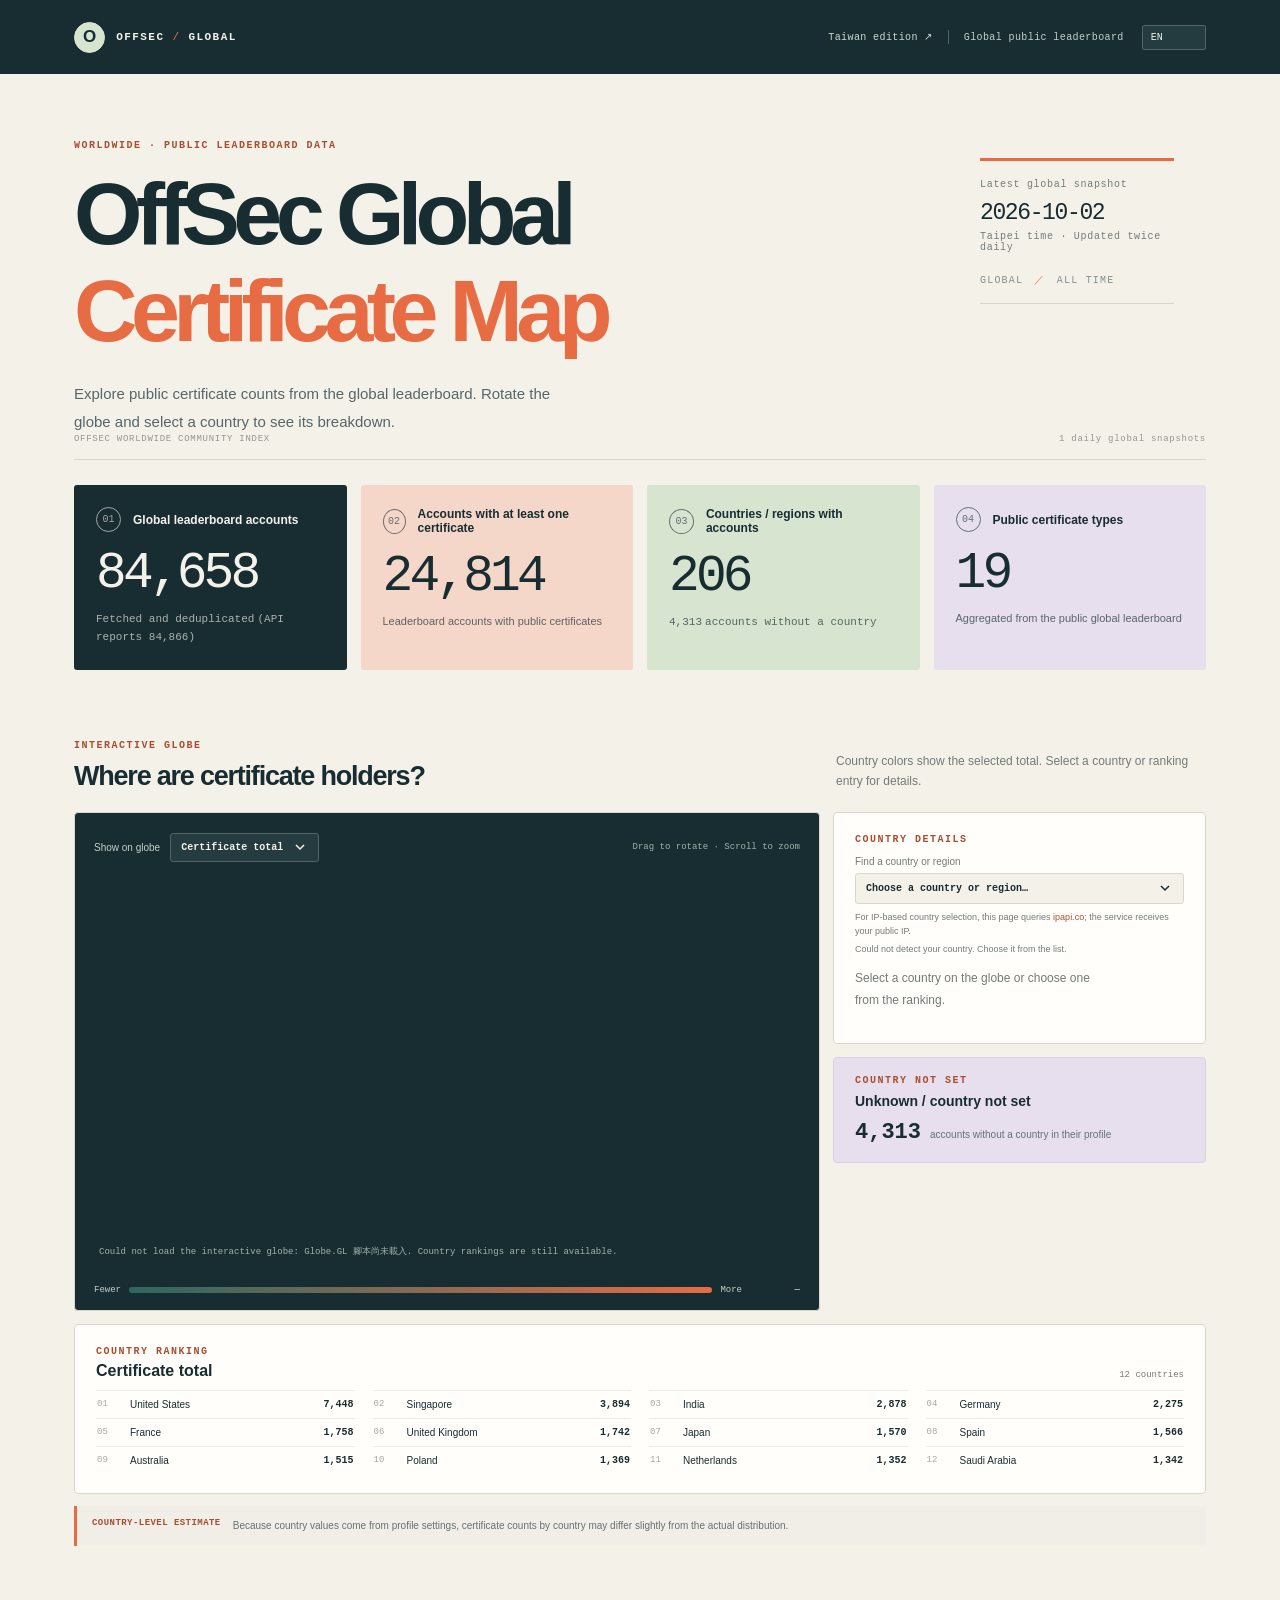
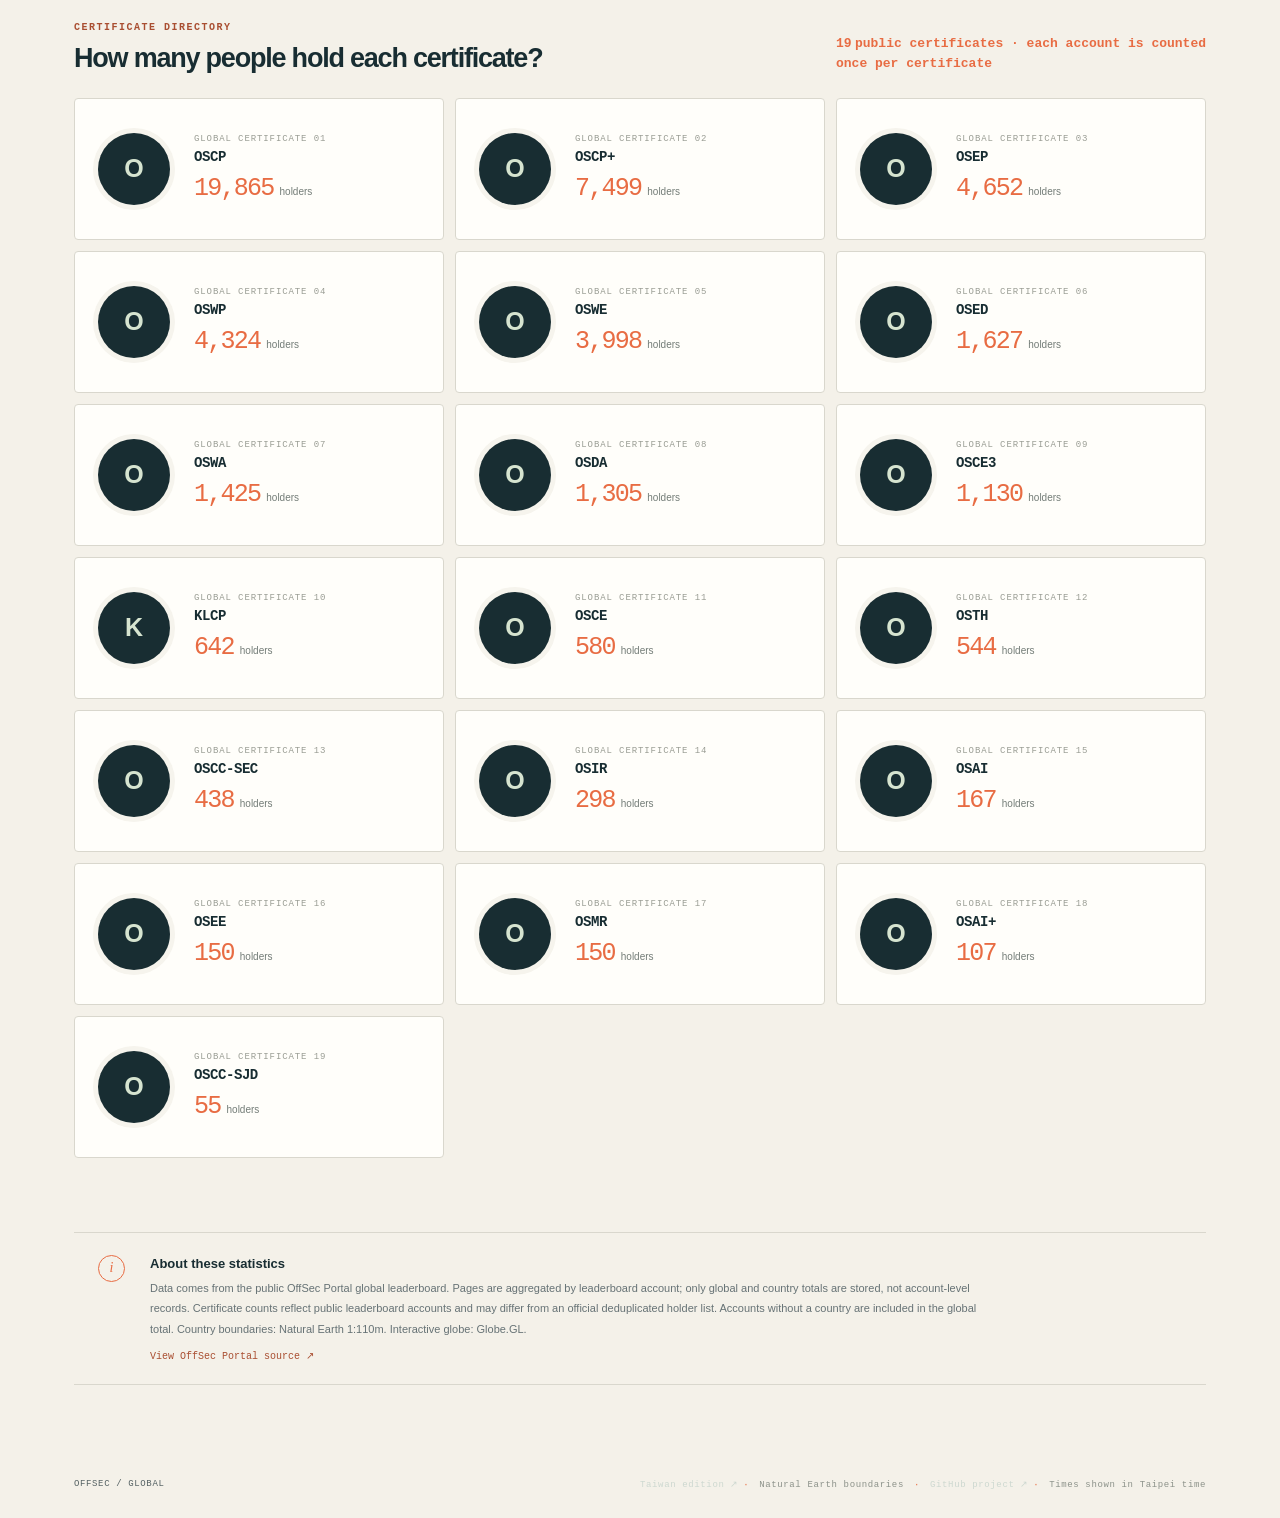
==== commit 03cd18dd: "Preselect global page country by IP" ====
--- a/global.html
+++ b/global.html
@@ -17,7 +17,7 @@
   <link rel="stylesheet" href="style.css">
   <link rel="stylesheet" href="global.css?v=20261002-country-layout">
   <script src="https://cdn.jsdelivr.net/npm/globe.gl@2.46.2/dist/globe.gl.min.js" defer></script>
-  <script src="global.js?v=20261002-country-ranking" defer></script>
+  <script src="global.js?v=20261002-ip-country" defer></script>
 </head>
 <body class="global-page">
   <header class="topbar">
@@ -78,6 +78,8 @@
             <select id="country-selector" aria-label="Choose a country or region" data-i18n-aria="countryPickerLabel">
               <option value="" data-i18n="countryPickerPlaceholder">Choose a country or region…</option>
             </select>
+            <p class="ip-country-note"><span data-i18n="ipLookupPrefix">For IP-based country selection, this page queries</span> <a href="https://ipapi.co/" target="_blank" rel="noreferrer">ipapi.co</a><span data-i18n="ipLookupSuffix">; the service receives your public IP.</span></p>
+            <span id="ip-country-status" class="ip-country-status" aria-live="polite"></span>
             <div id="country-prompt" class="country-prompt" data-i18n="countryPrompt">Select a country on the globe or choose one from the ranking.</div>
             <div id="country-detail" hidden>
               <span id="country-code" class="country-code">—</span>
--- a/global.css
+++ b/global.css
@@ -10,7 +10,7 @@
 .world-map-card{position:relative;background:var(--ink);color:var(--paper);padding:17px 19px 15px}
 .world-map-toolbar{height:35px;display:flex;align-items:center;gap:10px;position:relative;z-index:2}.world-map-toolbar label{font-size:10px;color:#c3d0ca}.world-map-toolbar select{padding:8px 34px 8px 10px;border-color:#52646a;background-color:#243b40;color:var(--paper);font-size:10px;background-image:url("data:image/svg+xml,%3Csvg xmlns='http://www.w3.org/2000/svg' width='12' height='12' viewBox='0 0 12 12'%3E%3Cpath d='m2 4 4 4 4-4' fill='none' stroke='%23f4f1e9' stroke-width='1.5'/%3E%3C/svg%3E")}.globe-help{margin-left:auto;color:#9fb3ab;font:9px var(--mono)}
 .world-globe{width:100%;height:420px;min-width:0;cursor:grab}.world-globe:active{cursor:grabbing}.world-globe canvas{display:block;outline:0}.globe-status{position:absolute;left:24px;bottom:52px;margin:0;color:#9fb3ab;font:9px var(--mono);pointer-events:none}.map-legend{display:flex;align-items:center;gap:8px;color:#c3d0ca;font:9px var(--mono)}.map-legend i{flex:1;height:6px;border-radius:6px;background:linear-gradient(90deg,#2d6761,#e86c43)}.map-legend>span:last-child{min-width:50px;text-align:right;color:var(--paper)}
-.world-side{display:flex;flex-direction:column;gap:13px;min-width:0}.country-detail-card,.country-ranking-card{background:var(--white);padding:21px 21px 19px}.country-detail-card{min-height:0}.country-detail-card .eyebrow{margin-bottom:11px}.country-picker-label{display:block;margin:0 0 6px;color:var(--muted);font-size:10px}.country-detail-card #country-selector{display:block;width:100%;margin:0 0 10px;padding:9px 34px 9px 10px;font-size:10px}.country-prompt{max-width:240px;padding:13px 0;color:var(--muted);font-size:12px;line-height:1.8}.country-code{color:#a94e31;font:600 10px var(--mono);letter-spacing:.14em}.country-detail-card h3{margin:4px 0 10px;font-size:20px;line-height:1.35}.country-global-rank{display:grid;grid-template-columns:1fr auto;align-items:center;gap:3px 8px;margin:0 0 12px;padding:10px 11px;background:#f0eee6}.country-global-rank>span{color:var(--muted);font-size:9px}.country-global-rank>strong{color:#a94e31;font:600 16px var(--mono)}.country-global-rank>small{grid-column:1/-1;color:#8b918c;font-size:9px}.country-stats{display:grid;grid-template-columns:1fr 1fr;gap:8px}.country-stats div{padding:11px;background:var(--paper);display:flex;flex-direction:column;gap:7px}.country-stats span{font-size:9px;color:var(--muted)}.country-stats strong{font:600 18px var(--mono)}.country-detail-card h4{margin:17px 0 7px;font-size:11px}.country-cert-list{margin:0;padding:0;list-style:none}.country-cert-list li{display:flex;justify-content:space-between;gap:12px;padding:7px 0;border-bottom:1px solid #eeece5;color:#5c6867;font-size:10px}.country-cert-list strong{font:600 10px var(--mono);color:var(--ink)}
+.world-side{display:flex;flex-direction:column;gap:13px;min-width:0}.country-detail-card,.country-ranking-card{background:var(--white);padding:21px 21px 19px}.country-detail-card{min-height:0}.country-detail-card .eyebrow{margin-bottom:11px}.country-picker-label{display:block;margin:0 0 6px;color:var(--muted);font-size:10px}.country-detail-card #country-selector{display:block;width:100%;margin:0 0 7px;padding:9px 34px 9px 10px;font-size:10px}.ip-country-note{margin:0;color:var(--muted);font-size:9px;line-height:1.55}.ip-country-note a{color:#a94e31;text-decoration:none}.ip-country-note a:hover{text-decoration:underline}.ip-country-status{display:block;min-height:0;margin-top:4px;color:#71807c;font-size:9px;line-height:1.4}.country-prompt{max-width:240px;padding:13px 0;color:var(--muted);font-size:12px;line-height:1.8}.country-code{color:#a94e31;font:600 10px var(--mono);letter-spacing:.14em}.country-detail-card h3{margin:4px 0 10px;font-size:20px;line-height:1.35}.country-global-rank{display:grid;grid-template-columns:1fr auto;align-items:center;gap:3px 8px;margin:0 0 12px;padding:10px 11px;background:#f0eee6}.country-global-rank>span{color:var(--muted);font-size:9px}.country-global-rank>strong{color:#a94e31;font:600 16px var(--mono)}.country-global-rank>small{grid-column:1/-1;color:#8b918c;font-size:9px}.country-stats{display:grid;grid-template-columns:1fr 1fr;gap:8px}.country-stats div{padding:11px;background:var(--paper);display:flex;flex-direction:column;gap:7px}.country-stats span{font-size:9px;color:var(--muted)}.country-stats strong{font:600 18px var(--mono)}.country-detail-card h4{margin:17px 0 7px;font-size:11px}.country-cert-list{margin:0;padding:0;list-style:none}.country-cert-list li{display:flex;justify-content:space-between;gap:12px;padding:7px 0;border-bottom:1px solid #eeece5;color:#5c6867;font-size:10px}.country-cert-list strong{font:600 10px var(--mono);color:var(--ink)}
 .country-ranking-wide{margin-top:13px}.ranking-heading{display:flex;align-items:flex-end;justify-content:space-between;margin-bottom:10px}.ranking-heading .eyebrow{margin-bottom:5px}.ranking-heading h3{margin:0;font-size:16px}.ranking-heading>span{color:var(--muted);font:9px var(--mono)}.country-ranking{display:grid;grid-template-columns:repeat(4,minmax(0,1fr));column-gap:18px;margin:0;padding:0;list-style:none}.country-ranking li{min-width:0;border-top:1px solid #eeece5}.country-rank-button{width:100%;display:grid;grid-template-columns:25px minmax(0,1fr) auto;align-items:center;gap:8px;padding:8px 1px;border:0;background:transparent;text-align:left;cursor:pointer;color:var(--ink)}.country-rank-button:hover,.country-rank-button.is-selected{color:#a94e31}.country-rank-number{color:#a4aaa2;font:9px var(--mono)}.country-rank-name{font-size:10px;overflow:hidden;text-overflow:ellipsis;white-space:nowrap}.country-rank-count{font:600 10px var(--mono)}
 .country-unknown-card{padding:17px 21px;background:#e7dfee;border:1px solid #ddd0e5;border-radius:4px}.country-unknown-card .eyebrow{margin-bottom:7px}.country-unknown-card h3{margin:0 0 11px;font-size:14px}.unknown-country-count{display:flex;align-items:baseline;gap:9px}.unknown-country-count strong{color:var(--ink);font:600 22px var(--mono)}.unknown-country-count span{color:#667275;font-size:10px;line-height:1.5}.country-coverage-note{display:flex;gap:12px;align-items:flex-start;margin-top:12px;padding:12px 15px;background:#f0eee6;border-left:3px solid var(--orange)}.country-coverage-note strong{flex:0 0 auto;color:#a94e31;font:600 9px var(--mono);letter-spacing:.05em;text-transform:uppercase}.country-coverage-note p{margin:0;color:#667275;font-size:10px;line-height:1.6}
 .global-cert-section{margin-bottom:74px}.globe-tooltip{font:12px var(--sans);line-height:1.65}.globe-tooltip b{font-size:13px}
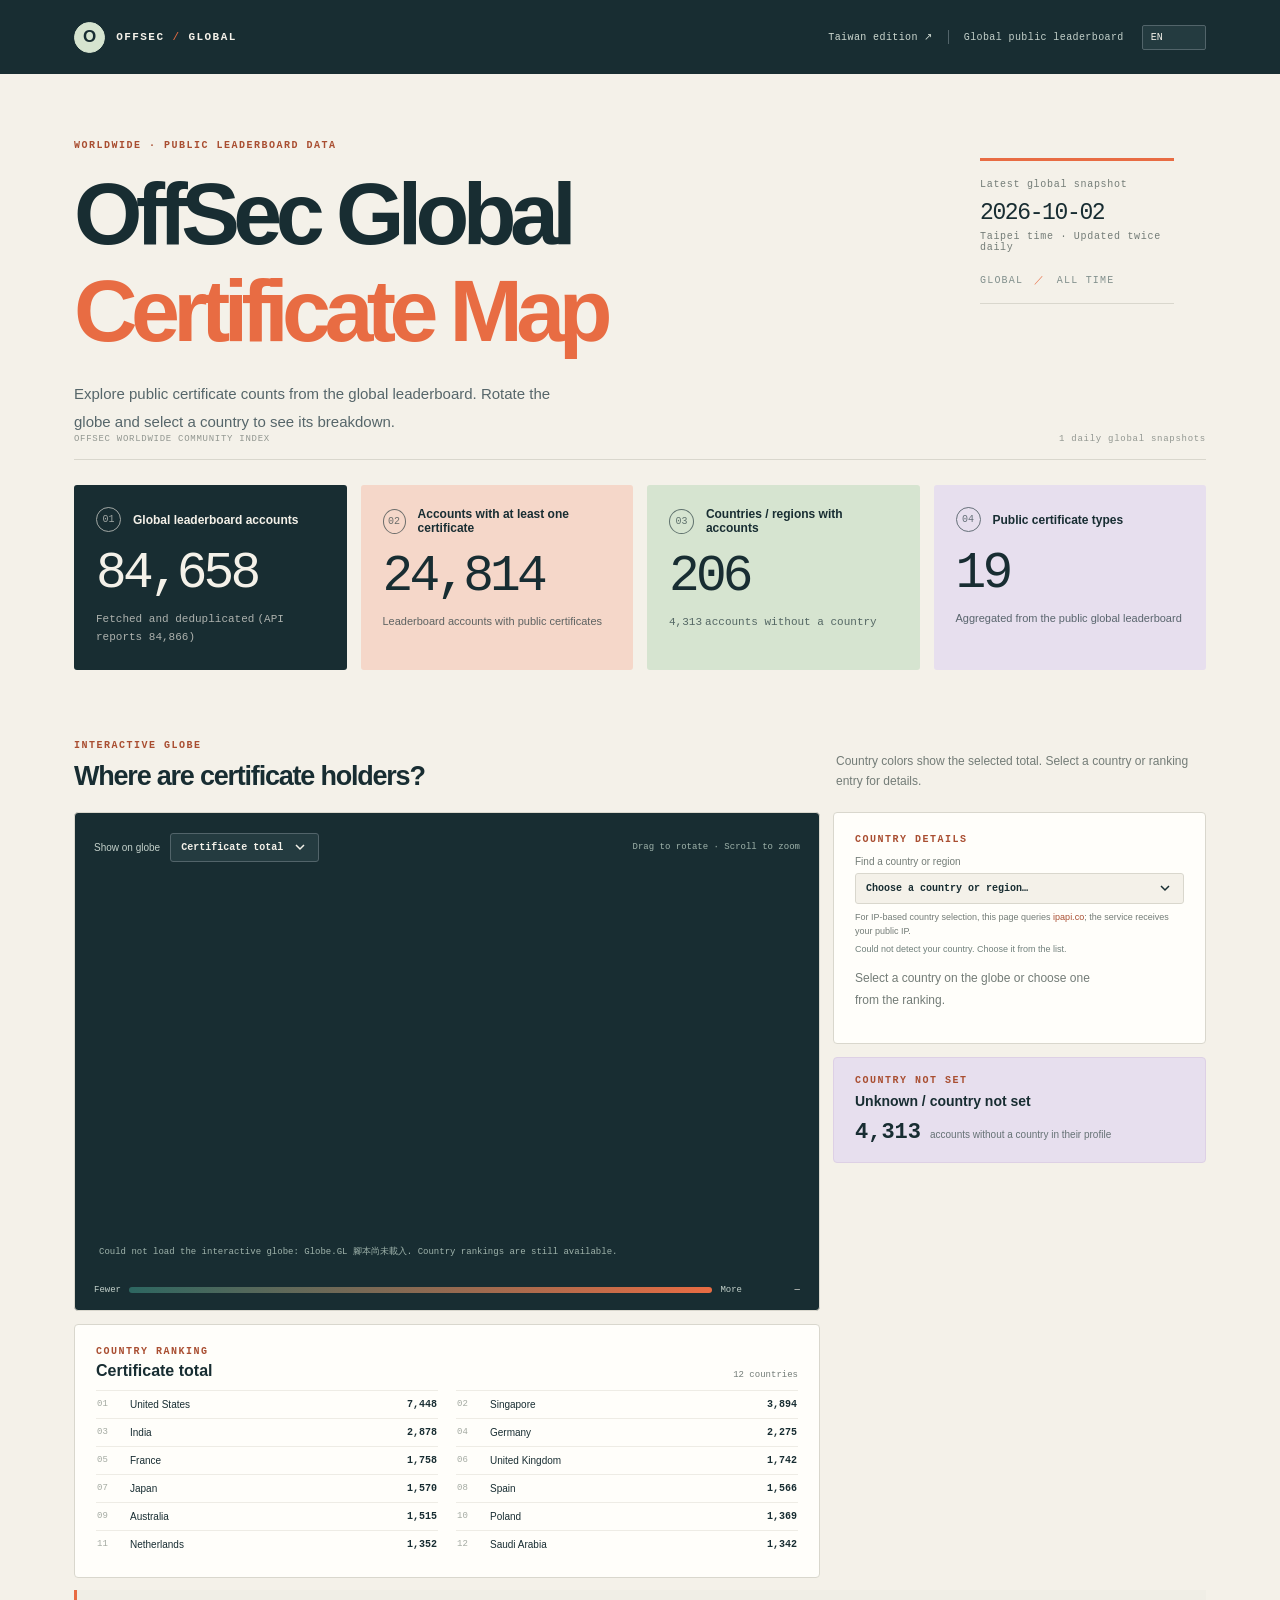
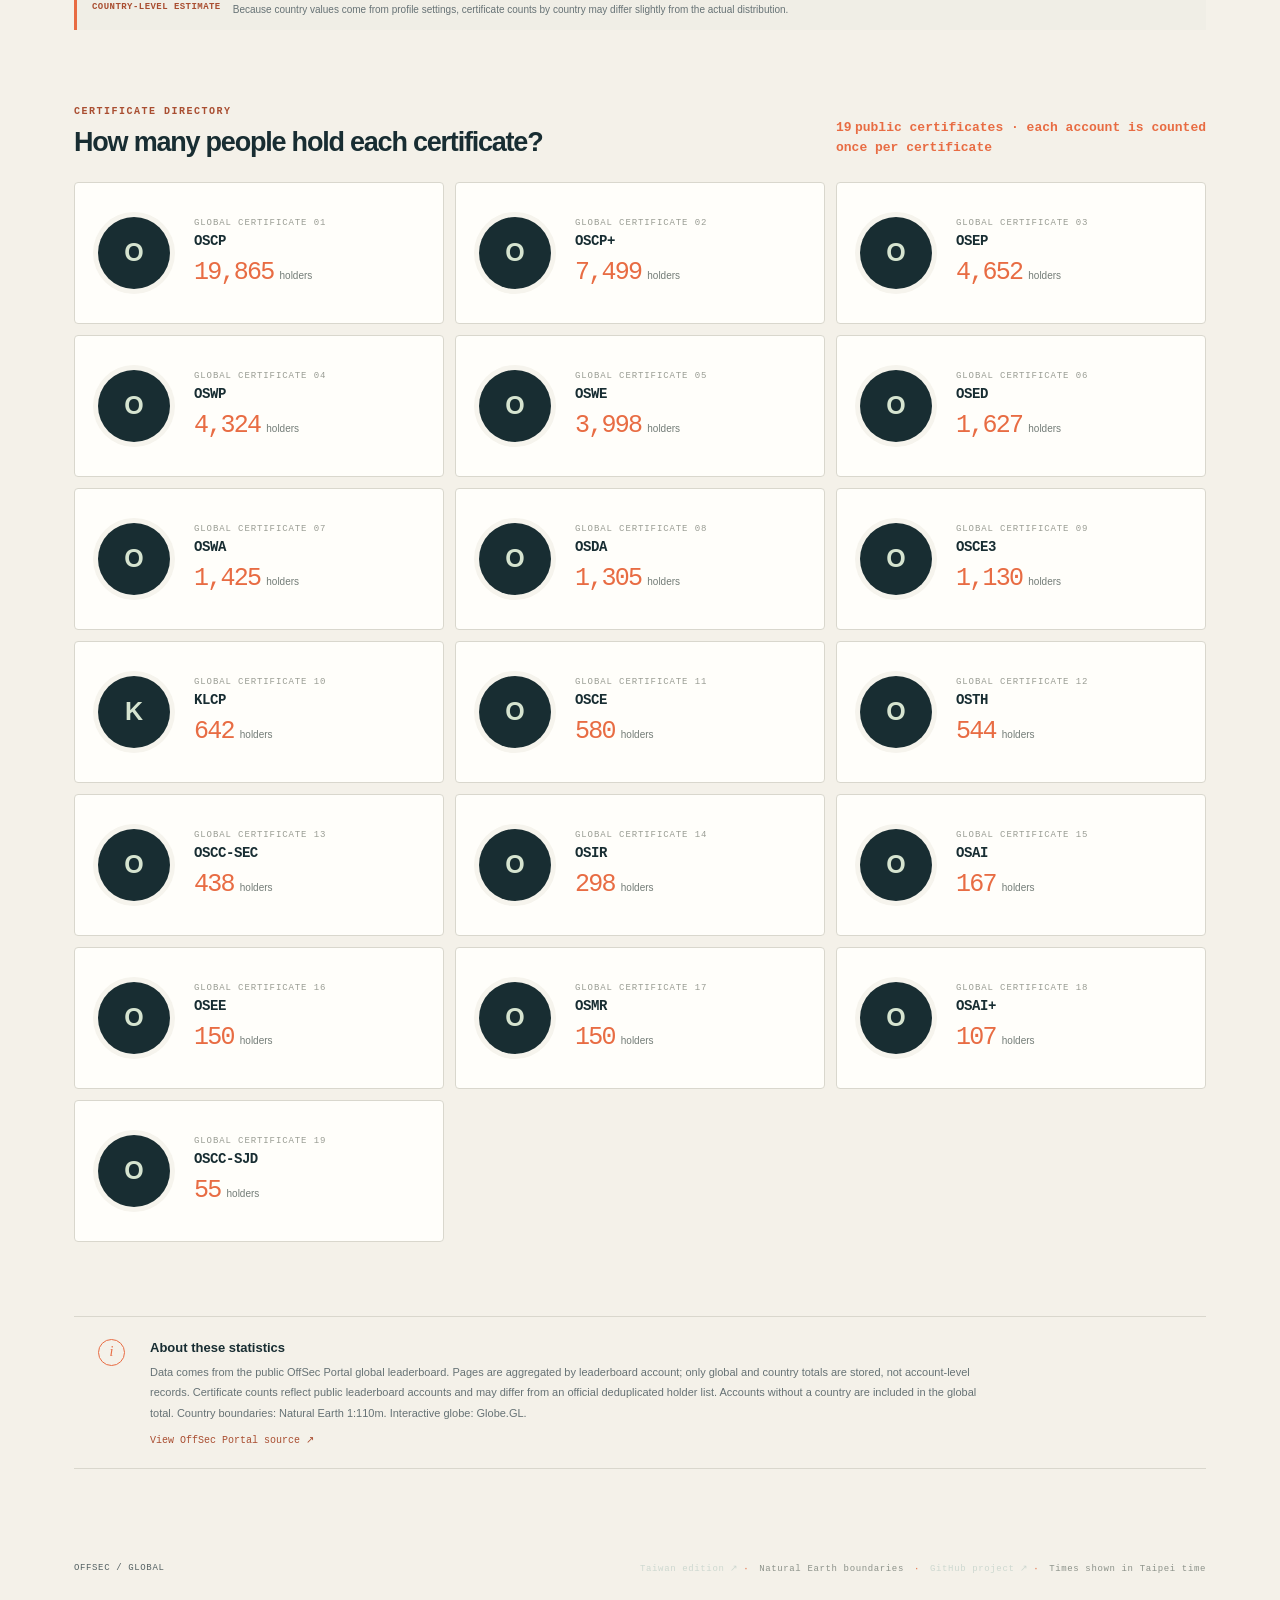
==== commit 3a7861c4: "Align country ranking beneath globe" ====
--- a/global.html
+++ b/global.html
@@ -71,6 +71,11 @@
           <div class="map-legend"><span data-i18n="fewer">Fewer</span><i></i><span data-i18n="more">More</span><span id="map-legend-max">—</span></div>
         </article>
 
+        <article class="country-ranking-card country-ranking-wide">
+          <div class="ranking-heading"><div><p class="eyebrow">COUNTRY RANKING</p><h3 id="country-ranking-title">Certificate total</h3></div><span id="ranking-count">—</span></div>
+          <ol id="country-ranking" class="country-ranking"></ol>
+        </article>
+
         <aside class="world-side">
           <article class="country-detail-card" aria-live="polite">
             <p class="eyebrow" data-i18n="countryData">Country details</p>
@@ -100,10 +105,6 @@
           </article>
         </aside>
       </div>
-      <article class="country-ranking-card country-ranking-wide">
-        <div class="ranking-heading"><div><p class="eyebrow">COUNTRY RANKING</p><h3 id="country-ranking-title">Certificate total</h3></div><span id="ranking-count">—</span></div>
-        <ol id="country-ranking" class="country-ranking"></ol>
-      </article>
       <aside class="country-coverage-note" aria-label="Country-level data note" data-i18n-aria="coverageNoteTitle">
         <strong data-i18n="coverageNoteTitle">Country-level estimate</strong>
         <p data-i18n="coverageNoteText">Because country values come from profile settings, certificate counts by country may differ slightly from the actual distribution.</p>
--- a/global.css
+++ b/global.css
@@ -5,15 +5,15 @@
 .global-metrics{grid-template-columns:repeat(4,minmax(0,1fr));margin:25px 0 70px}
 .metric-light{background:#d6e4d0;color:var(--ink)}.metric-purple{background:#e7dfee;color:var(--ink)}
 .global-metrics .metric{min-height:185px;padding:22px 22px 20px}.global-metrics .metric h2{font-size:12px}.global-metrics .metric>strong{font-size:clamp(36px,4vw,52px)}.global-metrics .metric p{line-height:1.6}
-.world-section{margin:0 0 76px}.world-dashboard{display:grid;grid-template-columns:minmax(0,1.7fr) minmax(280px,.85fr);gap:13px;align-items:start}
+.world-section{margin:0 0 76px}.world-dashboard{display:grid;grid-template-areas:"map side" "ranking side";grid-template-columns:minmax(0,1.7fr) minmax(280px,.85fr);gap:13px;align-items:start}.world-map-card{grid-area:map}.world-side{grid-area:side}.country-ranking-wide{grid-area:ranking}
 .world-map-card,.country-detail-card,.country-ranking-card{border:1px solid var(--line);border-radius:4px;overflow:hidden}
 .world-map-card{position:relative;background:var(--ink);color:var(--paper);padding:17px 19px 15px}
 .world-map-toolbar{height:35px;display:flex;align-items:center;gap:10px;position:relative;z-index:2}.world-map-toolbar label{font-size:10px;color:#c3d0ca}.world-map-toolbar select{padding:8px 34px 8px 10px;border-color:#52646a;background-color:#243b40;color:var(--paper);font-size:10px;background-image:url("data:image/svg+xml,%3Csvg xmlns='http://www.w3.org/2000/svg' width='12' height='12' viewBox='0 0 12 12'%3E%3Cpath d='m2 4 4 4 4-4' fill='none' stroke='%23f4f1e9' stroke-width='1.5'/%3E%3C/svg%3E")}.globe-help{margin-left:auto;color:#9fb3ab;font:9px var(--mono)}
 .world-globe{width:100%;height:420px;min-width:0;cursor:grab}.world-globe:active{cursor:grabbing}.world-globe canvas{display:block;outline:0}.globe-status{position:absolute;left:24px;bottom:52px;margin:0;color:#9fb3ab;font:9px var(--mono);pointer-events:none}.map-legend{display:flex;align-items:center;gap:8px;color:#c3d0ca;font:9px var(--mono)}.map-legend i{flex:1;height:6px;border-radius:6px;background:linear-gradient(90deg,#2d6761,#e86c43)}.map-legend>span:last-child{min-width:50px;text-align:right;color:var(--paper)}
 .world-side{display:flex;flex-direction:column;gap:13px;min-width:0}.country-detail-card,.country-ranking-card{background:var(--white);padding:21px 21px 19px}.country-detail-card{min-height:0}.country-detail-card .eyebrow{margin-bottom:11px}.country-picker-label{display:block;margin:0 0 6px;color:var(--muted);font-size:10px}.country-detail-card #country-selector{display:block;width:100%;margin:0 0 7px;padding:9px 34px 9px 10px;font-size:10px}.ip-country-note{margin:0;color:var(--muted);font-size:9px;line-height:1.55}.ip-country-note a{color:#a94e31;text-decoration:none}.ip-country-note a:hover{text-decoration:underline}.ip-country-status{display:block;min-height:0;margin-top:4px;color:#71807c;font-size:9px;line-height:1.4}.country-prompt{max-width:240px;padding:13px 0;color:var(--muted);font-size:12px;line-height:1.8}.country-code{color:#a94e31;font:600 10px var(--mono);letter-spacing:.14em}.country-detail-card h3{margin:4px 0 10px;font-size:20px;line-height:1.35}.country-global-rank{display:grid;grid-template-columns:1fr auto;align-items:center;gap:3px 8px;margin:0 0 12px;padding:10px 11px;background:#f0eee6}.country-global-rank>span{color:var(--muted);font-size:9px}.country-global-rank>strong{color:#a94e31;font:600 16px var(--mono)}.country-global-rank>small{grid-column:1/-1;color:#8b918c;font-size:9px}.country-stats{display:grid;grid-template-columns:1fr 1fr;gap:8px}.country-stats div{padding:11px;background:var(--paper);display:flex;flex-direction:column;gap:7px}.country-stats span{font-size:9px;color:var(--muted)}.country-stats strong{font:600 18px var(--mono)}.country-detail-card h4{margin:17px 0 7px;font-size:11px}.country-cert-list{margin:0;padding:0;list-style:none}.country-cert-list li{display:flex;justify-content:space-between;gap:12px;padding:7px 0;border-bottom:1px solid #eeece5;color:#5c6867;font-size:10px}.country-cert-list strong{font:600 10px var(--mono);color:var(--ink)}
-.country-ranking-wide{margin-top:13px}.ranking-heading{display:flex;align-items:flex-end;justify-content:space-between;margin-bottom:10px}.ranking-heading .eyebrow{margin-bottom:5px}.ranking-heading h3{margin:0;font-size:16px}.ranking-heading>span{color:var(--muted);font:9px var(--mono)}.country-ranking{display:grid;grid-template-columns:repeat(4,minmax(0,1fr));column-gap:18px;margin:0;padding:0;list-style:none}.country-ranking li{min-width:0;border-top:1px solid #eeece5}.country-rank-button{width:100%;display:grid;grid-template-columns:25px minmax(0,1fr) auto;align-items:center;gap:8px;padding:8px 1px;border:0;background:transparent;text-align:left;cursor:pointer;color:var(--ink)}.country-rank-button:hover,.country-rank-button.is-selected{color:#a94e31}.country-rank-number{color:#a4aaa2;font:9px var(--mono)}.country-rank-name{font-size:10px;overflow:hidden;text-overflow:ellipsis;white-space:nowrap}.country-rank-count{font:600 10px var(--mono)}
+.country-ranking-wide{margin:0}.ranking-heading{display:flex;align-items:flex-end;justify-content:space-between;margin-bottom:10px}.ranking-heading .eyebrow{margin-bottom:5px}.ranking-heading h3{margin:0;font-size:16px}.ranking-heading>span{color:var(--muted);font:9px var(--mono)}.country-ranking{display:grid;grid-template-columns:repeat(2,minmax(0,1fr));column-gap:18px;margin:0;padding:0;list-style:none}.country-ranking li{min-width:0;border-top:1px solid #eeece5}.country-rank-button{width:100%;display:grid;grid-template-columns:25px minmax(0,1fr) auto;align-items:center;gap:8px;padding:8px 1px;border:0;background:transparent;text-align:left;cursor:pointer;color:var(--ink)}.country-rank-button:hover,.country-rank-button.is-selected{color:#a94e31}.country-rank-number{color:#a4aaa2;font:9px var(--mono)}.country-rank-name{font-size:10px;overflow:hidden;text-overflow:ellipsis;white-space:nowrap}.country-rank-count{font:600 10px var(--mono)}
 .country-unknown-card{padding:17px 21px;background:#e7dfee;border:1px solid #ddd0e5;border-radius:4px}.country-unknown-card .eyebrow{margin-bottom:7px}.country-unknown-card h3{margin:0 0 11px;font-size:14px}.unknown-country-count{display:flex;align-items:baseline;gap:9px}.unknown-country-count strong{color:var(--ink);font:600 22px var(--mono)}.unknown-country-count span{color:#667275;font-size:10px;line-height:1.5}.country-coverage-note{display:flex;gap:12px;align-items:flex-start;margin-top:12px;padding:12px 15px;background:#f0eee6;border-left:3px solid var(--orange)}.country-coverage-note strong{flex:0 0 auto;color:#a94e31;font:600 9px var(--mono);letter-spacing:.05em;text-transform:uppercase}.country-coverage-note p{margin:0;color:#667275;font-size:10px;line-height:1.6}
 .global-cert-section{margin-bottom:74px}.globe-tooltip{font:12px var(--sans);line-height:1.65}.globe-tooltip b{font-size:13px}
 @media(max-width:980px){.global-metrics{grid-template-columns:repeat(2,minmax(0,1fr))}.world-dashboard{grid-template-columns:minmax(0,1.25fr) minmax(260px,.85fr)}.world-globe{height:390px}.country-ranking{grid-template-columns:repeat(3,minmax(0,1fr))}}
-@media(max-width:700px){.global-hero{min-height:352px}.global-metrics{gap:8px;margin:17px 0 56px}.global-metrics .metric{min-height:154px;padding:17px 16px}.global-metrics .metric h2{font-size:11px}.global-metrics .metric>strong{font-size:clamp(34px,10vw,46px);margin-top:13px}.global-metrics .metric p{font-size:9px}.world-section{margin-bottom:56px}.world-dashboard{grid-template-columns:1fr}.world-map-card{padding:13px 12px 13px}.world-map-toolbar{gap:6px}.world-map-toolbar label{font-size:9px}.world-map-toolbar select{max-width:190px;padding:8px 27px 8px 8px;font-size:9px}.globe-help{font-size:8px}.world-globe{height:330px}.globe-status{left:17px;bottom:49px;max-width:68%;font-size:8px}.country-detail-card,.country-ranking-card{padding:17px 16px}.country-unknown-card{padding:15px 16px}.country-coverage-note{flex-direction:column;gap:4px;padding:10px 12px}.country-detail-card{min-height:0}.country-prompt{padding:12px 0}.country-stats strong{font-size:16px}.country-ranking{grid-template-columns:repeat(2,minmax(0,1fr));column-gap:12px}.global-cert-section{margin-bottom:54px}.topbar-meta>span[data-i18n="globalLeaderboard"]{display:none}.language-control{margin-left:1px}.language-control select{padding:6px 21px 6px 6px;font-size:9px}}
+@media(max-width:700px){.global-hero{min-height:352px}.global-metrics{gap:8px;margin:17px 0 56px}.global-metrics .metric{min-height:154px;padding:17px 16px}.global-metrics .metric h2{font-size:11px}.global-metrics .metric>strong{font-size:clamp(34px,10vw,46px);margin-top:13px}.global-metrics .metric p{font-size:9px}.world-section{margin-bottom:56px}.world-dashboard{grid-template-areas:"map" "side" "ranking";grid-template-columns:1fr}.world-map-card{padding:13px 12px 13px}.world-map-toolbar{gap:6px}.world-map-toolbar label{font-size:9px}.world-map-toolbar select{max-width:190px;padding:8px 27px 8px 8px;font-size:9px}.globe-help{font-size:8px}.world-globe{height:330px}.globe-status{left:17px;bottom:49px;max-width:68%;font-size:8px}.country-detail-card,.country-ranking-card{padding:17px 16px}.country-unknown-card{padding:15px 16px}.country-coverage-note{flex-direction:column;gap:4px;padding:10px 12px}.country-detail-card{min-height:0}.country-prompt{padding:12px 0}.country-stats strong{font-size:16px}.country-ranking{grid-template-columns:repeat(2,minmax(0,1fr));column-gap:12px}.global-cert-section{margin-bottom:54px}.topbar-meta>span[data-i18n="globalLeaderboard"]{display:none}.language-control{margin-left:1px}.language-control select{padding:6px 21px 6px 6px;font-size:9px}}
 @media(prefers-reduced-motion:reduce){.world-globe{cursor:grab}}
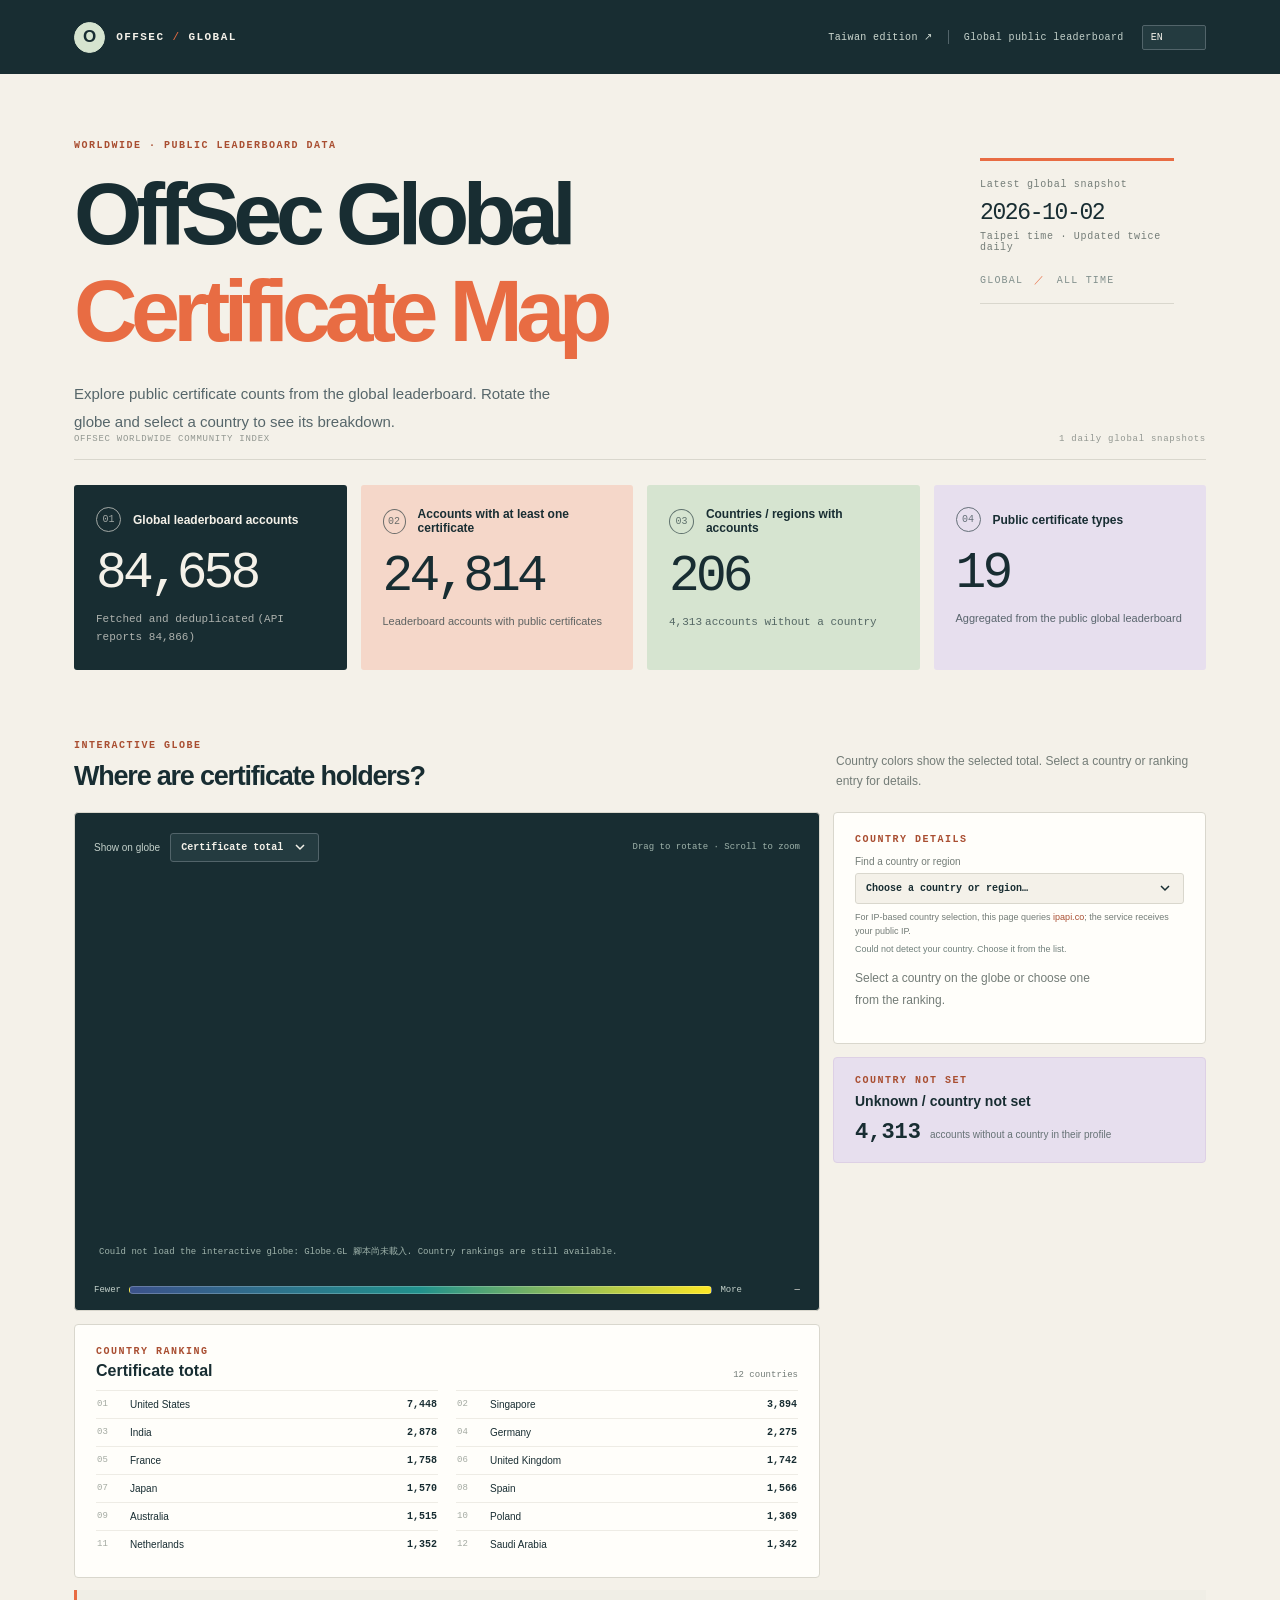
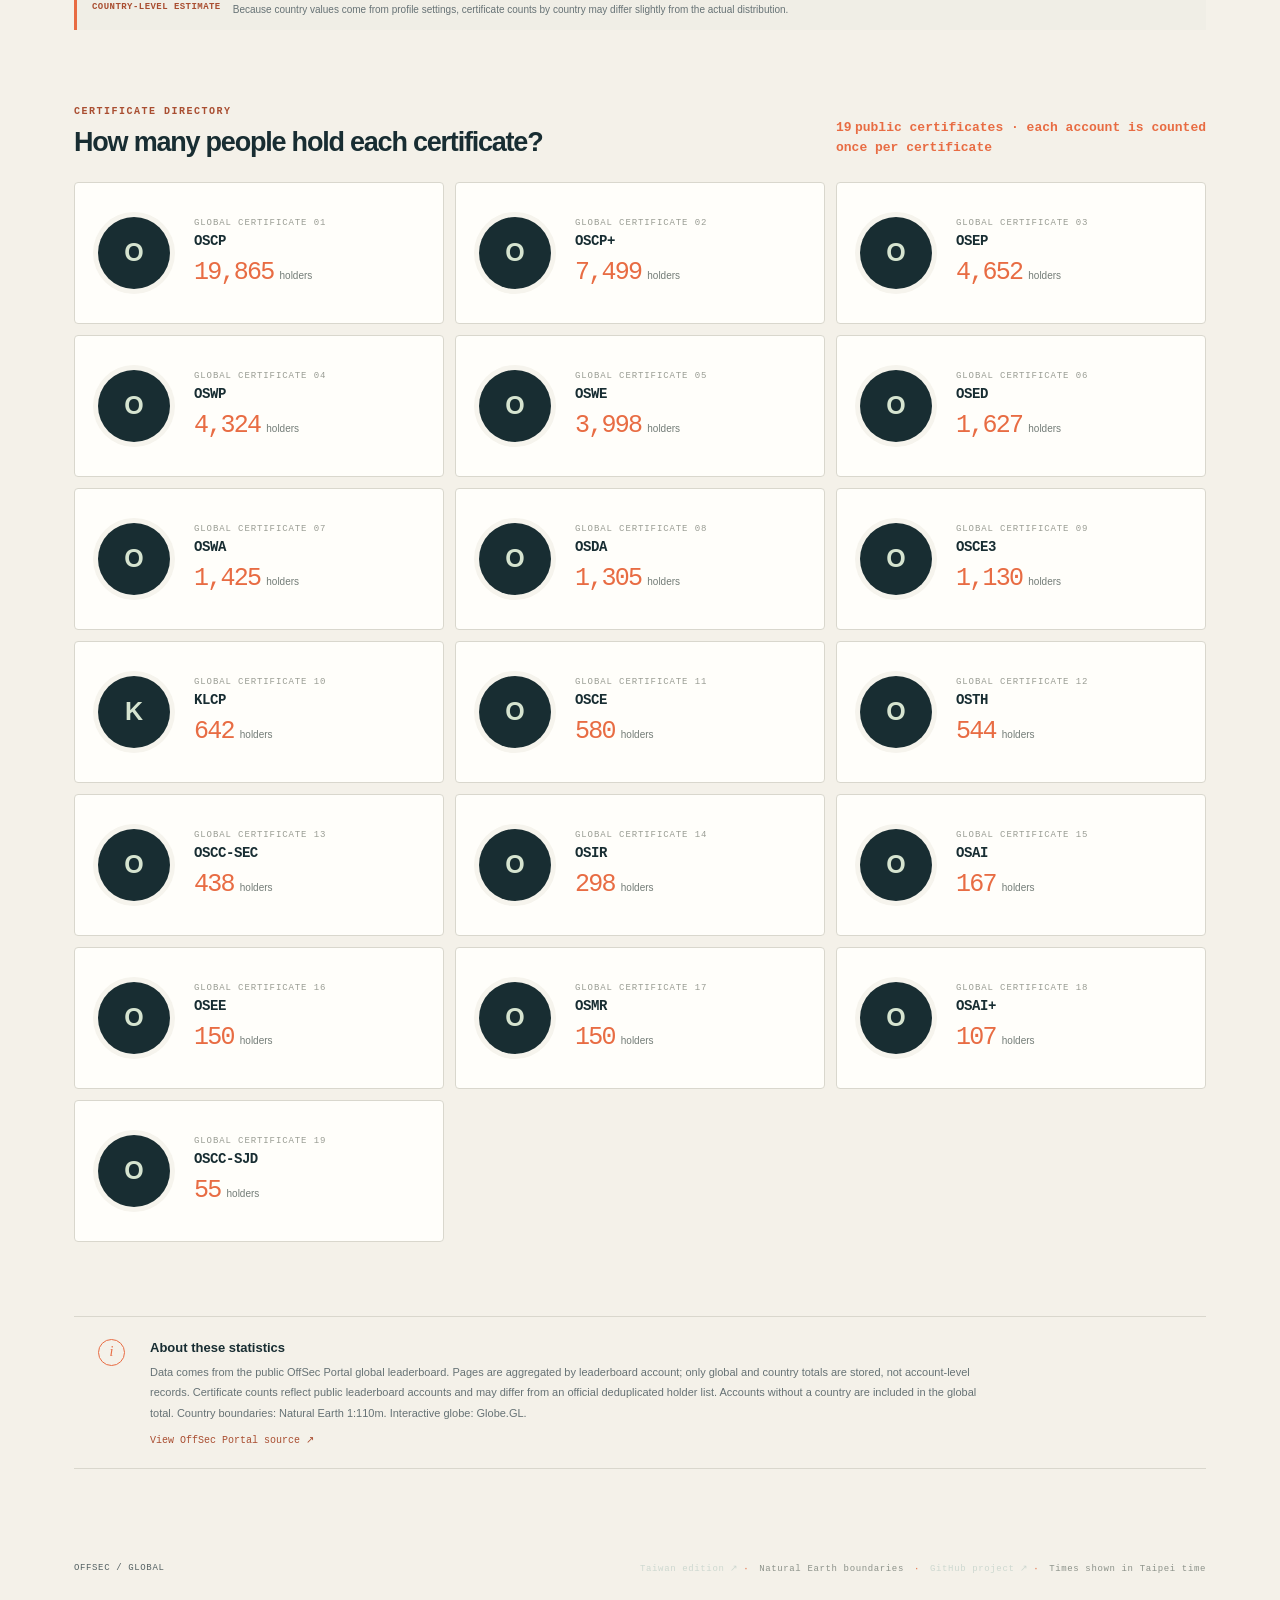
==== commit 2cc504db: "Improve global page mobile and map clarity" ====
--- a/global.html
+++ b/global.html
@@ -15,9 +15,9 @@
   <meta property="og:url" content="https://mlgzackfly.github.io/offsec-tw-cert-tracker/global.html">
   <title>OffSec Global Certificate Map and Statistics</title>
   <link rel="stylesheet" href="style.css">
-  <link rel="stylesheet" href="global.css?v=20261002-country-layout">
+  <link rel="stylesheet" href="global.css?v=20261002-map-contrast">
   <script src="https://cdn.jsdelivr.net/npm/globe.gl@2.46.2/dist/globe.gl.min.js" defer></script>
-  <script src="global.js?v=20261002-ip-country" defer></script>
+  <script src="global.js?v=20261002-map-contrast" defer></script>
 </head>
 <body class="global-page">
   <header class="topbar">
--- a/global.css
+++ b/global.css
@@ -2,6 +2,7 @@
 .language-control{display:inline-flex;align-items:center;margin-left:8px}.language-control select{padding:6px 24px 6px 8px;border:1px solid #52646a;border-radius:2px;background:#243b40;color:#f4f1e9;font:10px var(--mono);cursor:pointer}
 .sr-only{position:absolute;width:1px;height:1px;padding:0;margin:-1px;overflow:hidden;clip:rect(0,0,0,0);white-space:nowrap;border:0}
 .global-hero{min-height:386px}
+.global-page .hero-lede,.global-page .section-intro>p,.global-page .country-coverage-note p{text-wrap:pretty}
 .global-metrics{grid-template-columns:repeat(4,minmax(0,1fr));margin:25px 0 70px}
 .metric-light{background:#d6e4d0;color:var(--ink)}.metric-purple{background:#e7dfee;color:var(--ink)}
 .global-metrics .metric{min-height:185px;padding:22px 22px 20px}.global-metrics .metric h2{font-size:12px}.global-metrics .metric>strong{font-size:clamp(36px,4vw,52px)}.global-metrics .metric p{line-height:1.6}
@@ -9,11 +10,12 @@
 .world-map-card,.country-detail-card,.country-ranking-card{border:1px solid var(--line);border-radius:4px;overflow:hidden}
 .world-map-card{position:relative;background:var(--ink);color:var(--paper);padding:17px 19px 15px}
 .world-map-toolbar{height:35px;display:flex;align-items:center;gap:10px;position:relative;z-index:2}.world-map-toolbar label{font-size:10px;color:#c3d0ca}.world-map-toolbar select{padding:8px 34px 8px 10px;border-color:#52646a;background-color:#243b40;color:var(--paper);font-size:10px;background-image:url("data:image/svg+xml,%3Csvg xmlns='http://www.w3.org/2000/svg' width='12' height='12' viewBox='0 0 12 12'%3E%3Cpath d='m2 4 4 4 4-4' fill='none' stroke='%23f4f1e9' stroke-width='1.5'/%3E%3C/svg%3E")}.globe-help{margin-left:auto;color:#9fb3ab;font:9px var(--mono)}
-.world-globe{width:100%;height:420px;min-width:0;cursor:grab}.world-globe:active{cursor:grabbing}.world-globe canvas{display:block;outline:0}.globe-status{position:absolute;left:24px;bottom:52px;margin:0;color:#9fb3ab;font:9px var(--mono);pointer-events:none}.map-legend{display:flex;align-items:center;gap:8px;color:#c3d0ca;font:9px var(--mono)}.map-legend i{flex:1;height:6px;border-radius:6px;background:linear-gradient(90deg,#2d6761,#e86c43)}.map-legend>span:last-child{min-width:50px;text-align:right;color:var(--paper)}
+.world-globe{width:100%;height:420px;min-width:0;cursor:grab}.world-globe:active{cursor:grabbing}.world-globe canvas{display:block;outline:0}.globe-status{position:absolute;left:24px;bottom:52px;margin:0;color:#9fb3ab;font:9px var(--mono);pointer-events:none}.map-legend{display:flex;align-items:center;gap:8px;color:#c3d0ca;font:9px var(--mono)}.map-legend i{flex:1;height:8px;border:1px solid #ffffff38;border-radius:6px;background:linear-gradient(90deg,#3b528b 0%,#21918c 50%,#fde725 100%)}.map-legend>span:last-child{min-width:50px;text-align:right;color:var(--paper)}
 .world-side{display:flex;flex-direction:column;gap:13px;min-width:0}.country-detail-card,.country-ranking-card{background:var(--white);padding:21px 21px 19px}.country-detail-card{min-height:0}.country-detail-card .eyebrow{margin-bottom:11px}.country-picker-label{display:block;margin:0 0 6px;color:var(--muted);font-size:10px}.country-detail-card #country-selector{display:block;width:100%;margin:0 0 7px;padding:9px 34px 9px 10px;font-size:10px}.ip-country-note{margin:0;color:var(--muted);font-size:9px;line-height:1.55}.ip-country-note a{color:#a94e31;text-decoration:none}.ip-country-note a:hover{text-decoration:underline}.ip-country-status{display:block;min-height:0;margin-top:4px;color:#71807c;font-size:9px;line-height:1.4}.country-prompt{max-width:240px;padding:13px 0;color:var(--muted);font-size:12px;line-height:1.8}.country-code{color:#a94e31;font:600 10px var(--mono);letter-spacing:.14em}.country-detail-card h3{margin:4px 0 10px;font-size:20px;line-height:1.35}.country-global-rank{display:grid;grid-template-columns:1fr auto;align-items:center;gap:3px 8px;margin:0 0 12px;padding:10px 11px;background:#f0eee6}.country-global-rank>span{color:var(--muted);font-size:9px}.country-global-rank>strong{color:#a94e31;font:600 16px var(--mono)}.country-global-rank>small{grid-column:1/-1;color:#8b918c;font-size:9px}.country-stats{display:grid;grid-template-columns:1fr 1fr;gap:8px}.country-stats div{padding:11px;background:var(--paper);display:flex;flex-direction:column;gap:7px}.country-stats span{font-size:9px;color:var(--muted)}.country-stats strong{font:600 18px var(--mono)}.country-detail-card h4{margin:17px 0 7px;font-size:11px}.country-cert-list{margin:0;padding:0;list-style:none}.country-cert-list li{display:flex;justify-content:space-between;gap:12px;padding:7px 0;border-bottom:1px solid #eeece5;color:#5c6867;font-size:10px}.country-cert-list strong{font:600 10px var(--mono);color:var(--ink)}
 .country-ranking-wide{margin:0}.ranking-heading{display:flex;align-items:flex-end;justify-content:space-between;margin-bottom:10px}.ranking-heading .eyebrow{margin-bottom:5px}.ranking-heading h3{margin:0;font-size:16px}.ranking-heading>span{color:var(--muted);font:9px var(--mono)}.country-ranking{display:grid;grid-template-columns:repeat(2,minmax(0,1fr));column-gap:18px;margin:0;padding:0;list-style:none}.country-ranking li{min-width:0;border-top:1px solid #eeece5}.country-rank-button{width:100%;display:grid;grid-template-columns:25px minmax(0,1fr) auto;align-items:center;gap:8px;padding:8px 1px;border:0;background:transparent;text-align:left;cursor:pointer;color:var(--ink)}.country-rank-button:hover,.country-rank-button.is-selected{color:#a94e31}.country-rank-number{color:#a4aaa2;font:9px var(--mono)}.country-rank-name{font-size:10px;overflow:hidden;text-overflow:ellipsis;white-space:nowrap}.country-rank-count{font:600 10px var(--mono)}
 .country-unknown-card{padding:17px 21px;background:#e7dfee;border:1px solid #ddd0e5;border-radius:4px}.country-unknown-card .eyebrow{margin-bottom:7px}.country-unknown-card h3{margin:0 0 11px;font-size:14px}.unknown-country-count{display:flex;align-items:baseline;gap:9px}.unknown-country-count strong{color:var(--ink);font:600 22px var(--mono)}.unknown-country-count span{color:#667275;font-size:10px;line-height:1.5}.country-coverage-note{display:flex;gap:12px;align-items:flex-start;margin-top:12px;padding:12px 15px;background:#f0eee6;border-left:3px solid var(--orange)}.country-coverage-note strong{flex:0 0 auto;color:#a94e31;font:600 9px var(--mono);letter-spacing:.05em;text-transform:uppercase}.country-coverage-note p{margin:0;color:#667275;font-size:10px;line-height:1.6}
 .global-cert-section{margin-bottom:74px}.globe-tooltip{font:12px var(--sans);line-height:1.65}.globe-tooltip b{font-size:13px}
 @media(max-width:980px){.global-metrics{grid-template-columns:repeat(2,minmax(0,1fr))}.world-dashboard{grid-template-columns:minmax(0,1.25fr) minmax(260px,.85fr)}.world-globe{height:390px}.country-ranking{grid-template-columns:repeat(3,minmax(0,1fr))}}
 @media(max-width:700px){.global-hero{min-height:352px}.global-metrics{gap:8px;margin:17px 0 56px}.global-metrics .metric{min-height:154px;padding:17px 16px}.global-metrics .metric h2{font-size:11px}.global-metrics .metric>strong{font-size:clamp(34px,10vw,46px);margin-top:13px}.global-metrics .metric p{font-size:9px}.world-section{margin-bottom:56px}.world-dashboard{grid-template-areas:"map" "side" "ranking";grid-template-columns:1fr}.world-map-card{padding:13px 12px 13px}.world-map-toolbar{gap:6px}.world-map-toolbar label{font-size:9px}.world-map-toolbar select{max-width:190px;padding:8px 27px 8px 8px;font-size:9px}.globe-help{font-size:8px}.world-globe{height:330px}.globe-status{left:17px;bottom:49px;max-width:68%;font-size:8px}.country-detail-card,.country-ranking-card{padding:17px 16px}.country-unknown-card{padding:15px 16px}.country-coverage-note{flex-direction:column;gap:4px;padding:10px 12px}.country-detail-card{min-height:0}.country-prompt{padding:12px 0}.country-stats strong{font-size:16px}.country-ranking{grid-template-columns:repeat(2,minmax(0,1fr));column-gap:12px}.global-cert-section{margin-bottom:54px}.topbar-meta>span[data-i18n="globalLeaderboard"]{display:none}.language-control{margin-left:1px}.language-control select{padding:6px 21px 6px 6px;font-size:9px}}
+@media(max-width:700px){.global-hero{min-height:0;padding-bottom:100px;display:block}.global-hero .hero-copy{max-width:100%}.global-hero .hero-lede{font-size:12px;line-height:1.8}.global-hero .hero-stamp{position:relative;right:auto;bottom:auto;width:max-content;max-width:min(100%,220px);margin:18px 0 0 auto;padding:9px 0 8px}.global-hero .hero-stamp strong{overflow-wrap:anywhere}.global-page .section-intro{align-items:flex-start;flex-direction:column;gap:8px}.global-page .section-intro>p{max-width:100%}.world-map-toolbar{height:auto;min-height:35px;flex-wrap:wrap;padding-bottom:6px}.globe-help{flex:1 0 100%;margin-left:0;text-align:right}.global-cert-section .cert-grid{grid-template-columns:1fr}}
 @media(prefers-reduced-motion:reduce){.world-globe{cursor:grab}}
